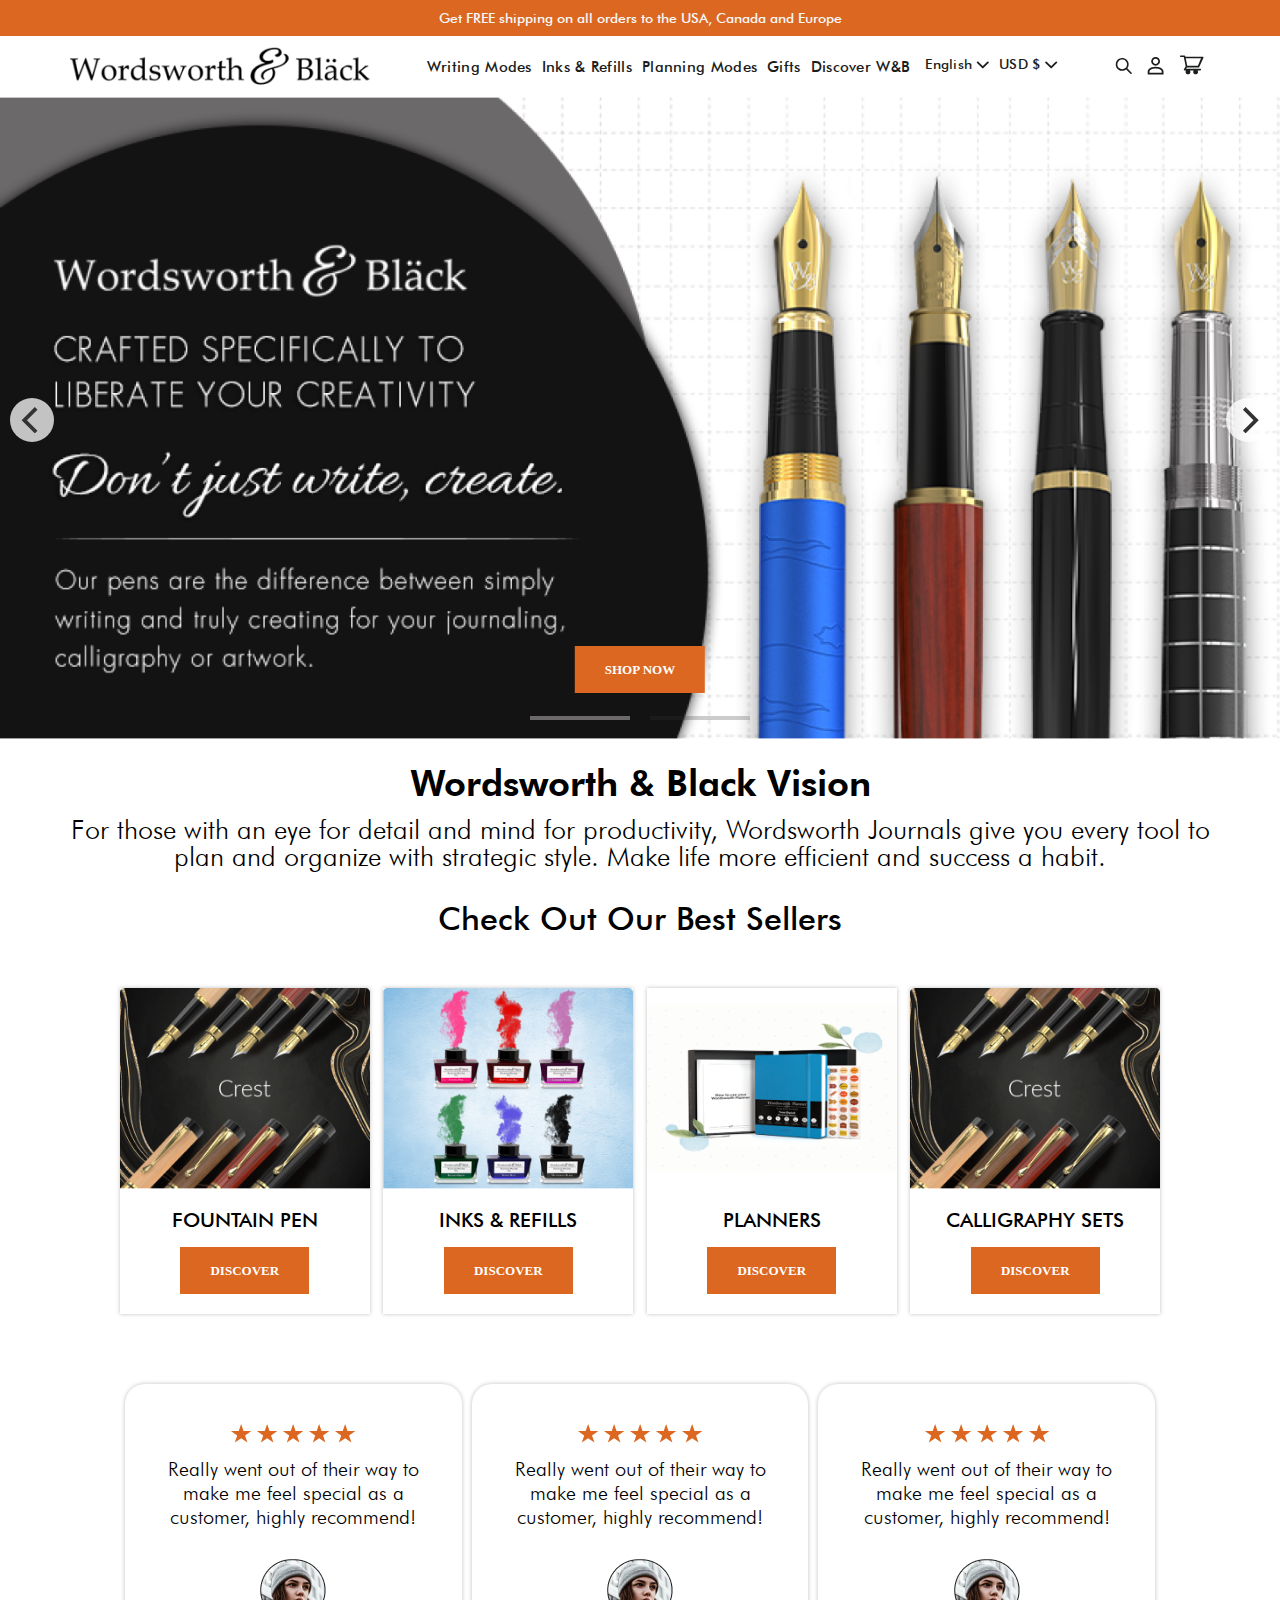
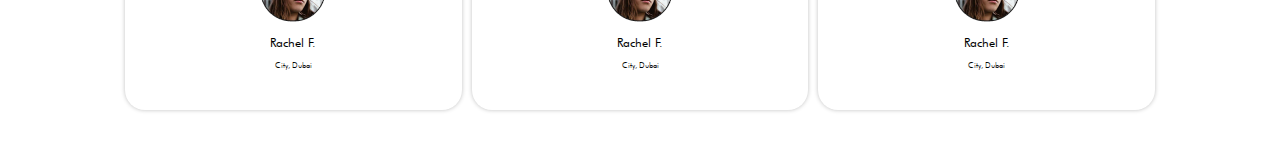
==== index.html @ d43577a8 "Testinomials Section is adfded" ====
<!DOCTYPE html>
<html lang="en">

<head>
  <meta charset="utf-8">
  <meta name="viewport" content="width=device-width, initial-scale=1">
  <title>Shopify Store</title>
  <!-- CSS -->
  <link rel="stylesheet" href="assets/flickity/flickity.css">
  <link rel="stylesheet" href="style.css">
  <link rel="stylesheet" href="responsive.css">

  <script src="jquery/jquery.js"></script>
</head>

<body>
  <!-- Announment Bar  -->
  <div class="announcement-bar">
    <p>Get FREE shipping on all orders to the USA, Canada and Europe</p>
  </div>

  <!-- Header  -->
  <div class="header">
    <div class="menu-icon">
      <img id="bars" src="assets/menu-icon.svg" alt="menu">
    </div>
    <div class="logo">
      <img src="assets/Logo.png" alt="Logo">
    </div>

    <nav>
      <ul>
        <li><a href="#">Writing Modes</a></li>
        <li><a href="#"> Inks & Refills</a></li>
        <li><a href="#">Planning Modes</a></li>
        <li><a href="#">Gifts</a></li>
        <li><a href="#">Discover W&B</a></li>
      </ul>
      <div class="languages">
        <div>
          <a href="#">
            <span>English</span>
            <svg width="13" height="8" viewBox="0 0 13 8" fill="none" xmlns="http://www.w3.org/2000/svg">

              <path d="M1.6842 1.35535L6.79113 6.46227L11.8981 1.35535" stroke="#1C1D1D" stroke-width="1.8158"
                stroke-linecap="round" stroke-linejoin="round" />

            </svg>
          </a>
        </div>
        <div>
          <a href="#">
            <span>USD $</span>
            <svg width="13" height="8" viewBox="0 0 13 8" fill="none" xmlns="http://www.w3.org/2000/svg">

              <path d="M1.0726 1.35535L6.17953 6.46227L11.2865 1.35535" stroke="#1C1D1D" stroke-width="1.8158"
                stroke-linecap="round" stroke-linejoin="round" />
          </a>
          </svg>
          </a>
        </div>


      </div>
    </nav>
    <div class="icons">
      <a href="#">
        <svg width="17" height="18" viewBox="0 0 17 18" fill="none" xmlns="http://www.w3.org/2000/svg">

          <path fill-rule="evenodd" clip-rule="evenodd"
            d="M12.3052 11.3333L16.6395 15.6636C16.7918 15.8159 16.8774 16.0224 16.8773 16.2377C16.8772 16.4531 16.7915 16.6595 16.6391 16.8117C16.4866 16.9639 16.2799 17.0494 16.0644 17.0493C15.8489 17.0492 15.6422 16.9636 15.4898 16.8113L11.1556 12.4811C9.85993 13.4837 8.23061 13.9555 6.5991 13.8006C4.9676 13.6456 3.45645 12.8755 2.37309 11.6469C1.28973 10.4183 0.715533 8.82357 0.767303 7.18704C0.819074 5.55051 1.49293 3.99515 2.65178 2.83737C3.81063 1.67959 5.36743 1.00636 7.00547 0.954633C8.64352 0.90291 10.2398 1.47658 11.4695 2.55894C12.6992 3.6413 13.47 5.15104 13.6251 6.78104C13.7802 8.41104 13.308 10.0389 12.3044 11.3333H12.3052ZM7.20966 12.2195C8.49165 12.2195 9.72113 11.7107 10.6276 10.805C11.5341 9.89938 12.0434 8.67104 12.0434 7.39023C12.0434 6.10943 11.5341 4.88109 10.6276 3.97543C9.72113 3.06976 8.49165 2.56097 7.20966 2.56097C5.92768 2.56097 4.6982 3.06976 3.7917 3.97543C2.8852 4.88109 2.37593 6.10943 2.37593 7.39023C2.37593 8.67104 2.8852 9.89938 3.7917 10.805C4.6982 11.7107 5.92768 12.2195 7.20966 12.2195Z"
            fill="#1C1D1D" />

        </svg>
      </a>
      <a href="#">
        <svg width="17" height="19" viewBox="0 0 17 19" fill="none" xmlns="http://www.w3.org/2000/svg">
          <path
            d="M8.61193 7.95121C10.106 7.95121 11.3012 6.76584 11.3012 5.31706C11.3012 3.86828 10.106 2.68292 8.61193 2.68292C7.11786 2.68292 5.92261 3.86828 5.92261 5.31706C5.92261 6.76584 7.11786 7.95121 8.61193 7.95121ZM8.61193 9.70731C6.15112 9.70731 4.16489 7.74048 4.16489 5.31706C4.16489 2.89365 6.15112 0.926819 8.61193 0.926819C11.0727 0.926819 13.059 2.89365 13.059 5.31706C13.059 7.74048 11.0727 9.70731 8.61193 9.70731ZM2.4599 16.7317H14.764V15.5639C14.764 14.0273 12.7338 12.438 8.61193 12.438C4.49007 12.438 2.4599 14.0273 2.4599 15.5639V16.7317ZM8.61193 10.6819C14.4651 10.6819 16.5217 13.6058 16.5217 15.5639V18.4878H0.702179V15.5639C0.702179 13.6058 2.75871 10.6819 8.61193 10.6819Z"
            fill="#1C1D1D" />
        </svg>
      </a>
      <a href="#">
        <svg width="25" height="20" viewBox="0 0 25 20" fill="none" xmlns="http://www.w3.org/2000/svg">
          <path fill-rule="evenodd" clip-rule="evenodd"
            d="M7.22258 13.8655H21.1925C21.4119 13.8656 21.6224 13.9524 21.7779 14.1069C21.9335 14.2615 22.0216 14.4713 22.023 14.6905C22.023 15.1475 21.65 15.5178 21.1949 15.5178H18.5369C18.8466 15.9326 19.0202 16.4412 19.0202 16.9639C19.0202 18.2905 17.9411 19.3686 16.6133 19.3686C15.2855 19.3686 14.2064 18.2905 14.2064 16.9639C14.2059 16.4422 14.3756 15.9346 14.6896 15.5178H10.9104C11.22 15.9326 11.3936 16.4412 11.3936 16.9639C11.3936 18.2905 10.3145 19.3686 8.98671 19.3686C7.65892 19.3686 6.5798 18.2905 6.5798 16.9639C6.57934 16.4422 6.74898 15.9346 7.06305 15.5178H5.58982C5.27547 15.5178 4.99161 15.342 4.85085 15.0631C4.78085 14.9271 4.75034 14.7742 4.76278 14.6218C4.77522 14.4694 4.83011 14.3235 4.92123 14.2006L6.67598 11.3389L5.313 4.74592L4.75936 2.11624H1.80585C1.58623 2.11624 1.37559 2.02907 1.22029 1.87391C1.06499 1.71875 0.977745 1.50832 0.977745 1.28889C0.977745 1.06947 1.06499 0.859028 1.22029 0.703871C1.37559 0.548714 1.58623 0.461548 1.80585 0.461548H5.4303C5.81972 0.461548 6.16222 0.73811 6.24198 1.1178L6.36866 1.71311L23.6587 1.76233C23.7777 1.76303 23.8952 1.78959 24.003 1.84018C24.1107 1.89077 24.2062 1.96417 24.2827 2.0553C24.4375 2.24045 24.5009 2.4842 24.4586 2.72092L20.3808 11.7467C20.3104 12.1358 19.9726 12.417 19.5785 12.417L7.92401 12.4381L7.22258 13.8655ZM22.0243 3.34436H6.71351L8.28762 10.8092L18.8982 10.7905L22.0243 3.34436Z"
            fill="#1C1D1D" />
        </svg>
      </a>
    </div>
  </div>
  <!-- Hero Section  -->
  <div class="hero">
    <div class="main-carousel">
      <div class="carousel-cell">
        <img src="assets/hero.png" alt="slide 1">
      </div>
      <div class="carousel-cell">
        <img src="assets/Blog.png" alt="slide 2">
      </div>
    </div>
    <div class="btn">
      <button class="button">Shop now</button>
    </div>
  </div>

  <!-- W & B Section  -->
  <div class="w-b">
    <h1>Wordsworth & Black Vision</h1>
    <p>For those with an eye for detail and mind for productivity, Wordsworth Journals give you every tool to plan and
      organize with strategic style. Make life more efficient and success a habit.</p>
  </div>

  <!-- Collection Section  -->
  <div class="collections">
    <h2>Check Out Our Best Sellers</h2>
    <div class="cards">
      <div class="card">
        <img src="assets/Rectangle 1.png" alt="card 1">
        <h5>Fountain pen</h5>
        <button>discover</button>
      </div>
      <div class="card">
        <img src="assets/Rectangle 2.png" alt="card 2">
        <h5>Inks & refills</h5>
        <button>discover</button>
      </div>
      <div class="card">
        <img src="assets/Rectangle 3.png" alt="card 3">
        <h5>Planners</h5>
        <button>discover</button>
      </div>
      <div class="card">
        <img src="assets/Rectangle 1.png" alt="card 4">
        <h5>Calligraphy Sets</h5>
        <button>discover</button>
      </div>
    </div>
  </div>

  <!-- Testinomials  -->
  <div class="testinomials">
    <div class="t-cards">
      <div class="t-card">
        <svg width="22" height="19" viewBox="0 0 22 19" fill="none" xmlns="http://www.w3.org/2000/svg">
          <path
            d="M11.1294 0L13.5437 7.06439H21.3563L15.0357 11.4304L17.45 18.4948L11.1294 14.1288L4.80893 18.4948L7.22315 11.4304L0.902637 7.06439H8.71522L11.1294 0Z"
            fill="#DB6720" />
        </svg>
        <svg width="22" height="19" viewBox="0 0 22 19" fill="none" xmlns="http://www.w3.org/2000/svg">
          <path
            d="M11.1294 0L13.5437 7.06439H21.3563L15.0357 11.4304L17.45 18.4948L11.1294 14.1288L4.80893 18.4948L7.22315 11.4304L0.902637 7.06439H8.71522L11.1294 0Z"
            fill="#DB6720" />
        </svg>
        <svg width="22" height="19" viewBox="0 0 22 19" fill="none" xmlns="http://www.w3.org/2000/svg">
          <path
            d="M11.1294 0L13.5437 7.06439H21.3563L15.0357 11.4304L17.45 18.4948L11.1294 14.1288L4.80893 18.4948L7.22315 11.4304L0.902637 7.06439H8.71522L11.1294 0Z"
            fill="#DB6720" />
        </svg>
        <svg width="22" height="19" viewBox="0 0 22 19" fill="none" xmlns="http://www.w3.org/2000/svg">
          <path
            d="M11.1294 0L13.5437 7.06439H21.3563L15.0357 11.4304L17.45 18.4948L11.1294 14.1288L4.80893 18.4948L7.22315 11.4304L0.902637 7.06439H8.71522L11.1294 0Z"
            fill="#DB6720" />
        </svg>
        <svg width="22" height="19" viewBox="0 0 22 19" fill="none" xmlns="http://www.w3.org/2000/svg">
          <path
            d="M11.1294 0L13.5437 7.06439H21.3563L15.0357 11.4304L17.45 18.4948L11.1294 14.1288L4.80893 18.4948L7.22315 11.4304L0.902637 7.06439H8.71522L11.1294 0Z"
            fill="#DB6720" />
        </svg>
        <p class="para">Really went out of their way to make me feel special as a customer, highly recommend!</p>
        <img src="assets/image31.png" alt="">
        <p class="name">Rachel F.</p>
        <p class="city">City, Dubai</p>
      </div>
      <div class="t-card">
        <svg width="22" height="19" viewBox="0 0 22 19" fill="none" xmlns="http://www.w3.org/2000/svg">
          <path
            d="M11.1294 0L13.5437 7.06439H21.3563L15.0357 11.4304L17.45 18.4948L11.1294 14.1288L4.80893 18.4948L7.22315 11.4304L0.902637 7.06439H8.71522L11.1294 0Z"
            fill="#DB6720" />
        </svg>
        <svg width="22" height="19" viewBox="0 0 22 19" fill="none" xmlns="http://www.w3.org/2000/svg">
          <path
            d="M11.1294 0L13.5437 7.06439H21.3563L15.0357 11.4304L17.45 18.4948L11.1294 14.1288L4.80893 18.4948L7.22315 11.4304L0.902637 7.06439H8.71522L11.1294 0Z"
            fill="#DB6720" />
        </svg>
        <svg width="22" height="19" viewBox="0 0 22 19" fill="none" xmlns="http://www.w3.org/2000/svg">
          <path
            d="M11.1294 0L13.5437 7.06439H21.3563L15.0357 11.4304L17.45 18.4948L11.1294 14.1288L4.80893 18.4948L7.22315 11.4304L0.902637 7.06439H8.71522L11.1294 0Z"
            fill="#DB6720" />
        </svg>
        <svg width="22" height="19" viewBox="0 0 22 19" fill="none" xmlns="http://www.w3.org/2000/svg">
          <path
            d="M11.1294 0L13.5437 7.06439H21.3563L15.0357 11.4304L17.45 18.4948L11.1294 14.1288L4.80893 18.4948L7.22315 11.4304L0.902637 7.06439H8.71522L11.1294 0Z"
            fill="#DB6720" />
        </svg>
        <svg width="22" height="19" viewBox="0 0 22 19" fill="none" xmlns="http://www.w3.org/2000/svg">
          <path
            d="M11.1294 0L13.5437 7.06439H21.3563L15.0357 11.4304L17.45 18.4948L11.1294 14.1288L4.80893 18.4948L7.22315 11.4304L0.902637 7.06439H8.71522L11.1294 0Z"
            fill="#DB6720" />
        </svg>
        <p class="para">Really went out of their way to make me feel special as a customer, highly recommend!</p>
        <img src="assets/image31.png" alt="">
        <p class="name">Rachel F.</p>
        <p class="city">City, Dubai</p>
      </div>
      <div class="t-card">
        <svg width="22" height="19" viewBox="0 0 22 19" fill="none" xmlns="http://www.w3.org/2000/svg">
          <path
            d="M11.1294 0L13.5437 7.06439H21.3563L15.0357 11.4304L17.45 18.4948L11.1294 14.1288L4.80893 18.4948L7.22315 11.4304L0.902637 7.06439H8.71522L11.1294 0Z"
            fill="#DB6720" />
        </svg>
        <svg width="22" height="19" viewBox="0 0 22 19" fill="none" xmlns="http://www.w3.org/2000/svg">
          <path
            d="M11.1294 0L13.5437 7.06439H21.3563L15.0357 11.4304L17.45 18.4948L11.1294 14.1288L4.80893 18.4948L7.22315 11.4304L0.902637 7.06439H8.71522L11.1294 0Z"
            fill="#DB6720" />
        </svg>
        <svg width="22" height="19" viewBox="0 0 22 19" fill="none" xmlns="http://www.w3.org/2000/svg">
          <path
            d="M11.1294 0L13.5437 7.06439H21.3563L15.0357 11.4304L17.45 18.4948L11.1294 14.1288L4.80893 18.4948L7.22315 11.4304L0.902637 7.06439H8.71522L11.1294 0Z"
            fill="#DB6720" />
        </svg>
        <svg width="22" height="19" viewBox="0 0 22 19" fill="none" xmlns="http://www.w3.org/2000/svg">
          <path
            d="M11.1294 0L13.5437 7.06439H21.3563L15.0357 11.4304L17.45 18.4948L11.1294 14.1288L4.80893 18.4948L7.22315 11.4304L0.902637 7.06439H8.71522L11.1294 0Z"
            fill="#DB6720" />
        </svg>
        <svg width="22" height="19" viewBox="0 0 22 19" fill="none" xmlns="http://www.w3.org/2000/svg">
          <path
            d="M11.1294 0L13.5437 7.06439H21.3563L15.0357 11.4304L17.45 18.4948L11.1294 14.1288L4.80893 18.4948L7.22315 11.4304L0.902637 7.06439H8.71522L11.1294 0Z"
            fill="#DB6720" />
        </svg>
        <p class="para">Really went out of their way to make me feel special as a customer, highly recommend!</p>
        <img src="assets/image31.png" alt="">
        <p class="name">Rachel F.</p>
        <p class="city">City, Dubai</p>
      </div>
    </div>
    
  </div>

  <!-- Javascript Link  -->
  <script src="main.js"></script>
  <!-- JavaScript Flickity -->
  <script src="assets/flickity/flickity-javascript.js"></script>
  <script>
    $(document).ready(function () {
      $('.hero .main-carousel').flickity({
        // options
        cellAlign: 'left',
        wrapAround: true,
        contain: true
      });
    })
  </script>
</body>

</html>
---- style.css ----
/* This sheet will be applicale below 450px  */

@font-face {
  font-family: "Futura Md BT";
  src: url(assets/fonts/futura_medium_bt.ttf);
}

@font-face {
  font-family: "Futura Hv BT";
  src: url(assets/fonts/Futura_Heavy_font.ttf);
}

@font-face {
  font-family: "Futura Lt BT";
  src: url(assets/fonts/futura_light_bt.ttf);
}

@font-face {
  font-family: "Futura Bk BT";
  src: url(assets/fonts/Futura_Book_font.ttf);
}

* {
  margin: 0;
  padding: 0;
  box-sizing: border-box;
}

.announcement-bar {
  background: var(--button, #DB6720);
}

.announcement-bar p {
  color: var(--Headings-And-Text, #F7F7F7);
  text-align: center;
  font-family: "Futura Md BT";
  font-size: 12px;
  font-style: normal;
  font-weight: 400;
  line-height: normal;
  display: flex;
  justify-content: center;
  padding: 10px 0px;
}

/* header  */
.header {
  display: flex;
  justify-content: space-between;
  align-items: center;
}

.header .logo {
  width: 200px;
  height: auto;
}

.header .logo img {
  width: 100%;
}

.header .menu-icon {
  width: 20px;
  margin-left: 10px;
  margin-top: 10px;
}

.header .menu-icon #bars {
  width: 100%;
}

nav {
  display: none;
}

nav ul {
  display: flex;
  flex-direction: column;
  /* position: absolute;
  top: 20px;
  left: 0;   */
  list-style-type: none;
}

nav ul li {
  margin: 10px;
}

nav ul a {
  text-decoration: none;
  font-family: "Futura Md BT";
  font-size: 15px;
  font-weight: 400;
  line-height: 18px;
  letter-spacing: 0.02em;
  text-align: left;
  color: #1C1D1D;
}

nav .languages a {
  text-decoration: none;

}

nav .languages {
  margin-bottom: 15px;
  padding-top: 0;
}

nav .languages div span {
  font-family: "Futura Md BT";
  font-size: 14px;
  font-weight: 400;
  line-height: 16px;
  letter-spacing: 0.02em;
  text-align: left;
  color: #1C1D1D;
}

nav .languages div {
  margin-top: 10px;
}

.header .icons a {
  text-decoration: none;
}

.header .icons svg {
  margin-inline: 0.35rem;
}

.showData {
  display: flex;
  flex-direction: column;
  align-items: center;
  position: absolute;
  top: 100px;
  background: #c7c6c5;
  width: 100%;
  height: auto;
  /* border: 2px solid red; */
  z-index: 1;
}

/* Hero Section  */
.hero {
  position: relative;
}

.hero .carousel-cell {
  width: 100%;
}

.hero .carousel-cell img {
  width: 100%;
  height: auto;
}

.flickity-page-dots {
  bottom: 10px;
}

/* dots are lines */
.flickity-page-dots .dot {
  height: 4px;
  width: 60px;
  margin: 5px;
  border-radius: 0;
}

/* fill-in selected dot */
.flickity-page-dots .dot.is-selected {
  background: #6C696B;
}

.hero .btn {
  position: absolute;
  left: 50%;
  bottom: 30px;
  transform: translateX(-50%);
}

.hero .btn button {
  font-family: Poppins;
  font-size: 13px;
  font-weight: 700;
  line-height: 27px;
  letter-spacing: 0em;
  text-align: center;
  background: #DB6720;
  border: none;
  color: #FFFEFD;
  text-transform: uppercase;
  padding: 5px 10px;
}

/*  W & B Section   */
.w-b {
  margin: 10px 20px;
}

.w-b h1 {
  font-family: "Futura Hv BT";
  font-size: 20px;
  font-weight: 400;
  line-height: 27px;
  letter-spacing: 0em;
  margin: 5px 0;
  text-align: center;
}

.w-b p {
  font-family: "Futura Lt BT";
  font-size: 18px;
  font-weight: 400;
  line-height: 27px;
  letter-spacing: 0em;
  text-align: justify;

}

/* Collection Section */
.collections {
  text-align: center;
  margin-left: 15px;
  margin-right: 15px;
}

.collections h2 {
  font-family: "Futura Md BT";
  font-size: 22px;
  font-weight: 400;
  line-height: 38px;
  letter-spacing: 0em;
  text-align: center;
  margin-bottom: 25px;
  margin-top: 15px;
}

.collections .cards {
  display: flex;
  flex-direction: column;
}

.collections .cards .card {
  width: 100%;
  box-shadow: 0px 0px 4px 0px #00000040;
  margin-top: 15px;
}

.collections .cards .card img {
  width: 100%;
}

.collections .cards .card h5 {
  margin-top: 15px;
  margin-bottom: 15px;
  font-family: "Futura Md BT";
  font-size: 20px;
  font-weight: 400;
  line-height: 24px;
  letter-spacing: 0em;
  text-align: center;
  text-transform: uppercase;
}

.collections .cards .card button {
  font-family: Poppins;
  font-size: 13px;
  font-weight: 700;
  line-height: 27px;
  letter-spacing: 0em;
  text-align: center;
  text-transform: uppercase;
  padding: 10px 30px;
  border: none;
  background-color: #DB6720;
  color: white;
  margin-bottom: 20px;
}

/* Testinomials  */
.testinomials {
  margin: 50px 40px;
  text-align: center;
}

.testinomials .t-cards {
  display: flex;
  flex-direction: column;
  width: 100%;

}

.testinomials .t-cards .t-card {
  padding-top: 40px;
  padding-bottom: 40px;
  margin-top: 20px;
  box-shadow: 0px 0px 4px 0px hsla(0, 0%, 0%, 0.25);
  border-radius: 20px;
}
.testinomials .t-cards .t-card:hover{
  box-shadow: 0px 4px 16px 0px hsla(0, 0%, 0%, 0.5);
  background: hsla(0, 0%, 97%, 1);
  transform: scale(1.1);
}

.testinomials .t-cards .t-card .para {
  font-family: "Futura Lt BT";
  font-size: 20px;
  font-weight: 400;
  line-height: 24px;
  letter-spacing: 0em;
  text-align: center;
  margin-top: 40px;
}

.testinomials .t-cards .t-card img {
  margin-top: 30px;
}

.testinomials .t-cards .t-card .name {
  margin-top: 10px;
  font-family: "Futura Bk BT";
  font-size: 12px;
  font-weight: 400;
  line-height: 14px;
  letter-spacing: 0em;
  text-align: center;
}

.testinomials .t-cards .t-card .city {
  margin-top: 10px;
  font-family: "Futura Lt BT";
  font-size: 8px;
  font-weight: 400;
  line-height: 10px;
  letter-spacing: 0em;
  text-align: center;

}
---- responsive.css ----
@media only screen and (min-width: 540px) {

  /* Logo  */
  .header .logo {
    width: 300px;
  }

  /* dots are lines */
  .flickity-page-dots .dot {
    width: 70px;
    margin: 7px;
  }

  /* hero button  */
  .hero .btn button {
    font-weight: 600;
    padding: 5px 10px;
  }

  .hero .btn {
    bottom: 40px;
  }

  /*  W & B Section   */
  /* Testinomials  */
  .testinomials .t-cards .t-card .para {
    margin-left: 20px;
    margin-right: 20px;
    margin-top: 10px;
  }

}


@media only screen and ((min-width:750px)) {

  .announcement-bar p {
    font-size: 14px;
  }

  /* Mobile Icon  */
  .header .menu-icon {
    width: 25px;
  }

  /* dots are lines */
  .flickity-page-dots .dot {
    width: 100px;
    margin: 10px;
  }

  /* hero button  */
  .hero .btn button {
    font-weight: 700;
    padding: 10px 30px;
  }

  .hero .btn {
    bottom: 50px;
  }

  /*  W & B Section   */
  .w-b {
    margin: 10px 70px;
  }

  .w-b h1 {
    font-size: 36px;
    margin: 26px 0 20px 0;
  }

  .w-b p {
    font-size: 27px;
    text-align: center;
  }

  /* Collections  */
  .collections {
    margin-left: 70px;
    margin-right: 70px;
  }
  .collections h2 {
    font-size: 32px;
    margin-bottom: 40px;
    margin-top: 30px;
  }
  .collections .cards {
    flex-direction: row;
    flex-wrap: wrap;
    justify-content: space-between;
    align-items: center;
  }
  .collections .cards .card{
    width: 49%;
    margin-top: 10px;
  }
  /* Testinomials  */
.testinomials {
  margin: 50px 20px;
}

.testinomials .t-cards {
  flex-direction: row;
  width: 100%;
}
.testinomials .t-cards .t-card{
  margin-inline: 5px;
}
}


@media only screen and (min-width:990px) {

  .showData {
    top: 120px;
  }
  /* Testinomials  */
.testinomials {
  margin: 50px 100px;
}
}


@media only screen and (min-width:1200px) {
  .announcement-bar p {
    font-size: 14px;
  }

  /* Header  */
  .header {
    margin: 0 70px 0 70px;
  }

  .header .menu-icon {
    display: none;
  }

  nav {
    display: flex;
    flex-direction: row;
    justify-content: center;
    align-items: center;
  }

  nav ul {
    flex-direction: row;
  }

  nav ul li {
    margin-inline: 5px;
  }

  nav .languages {
    display: flex;
  }

  nav .languages div {
    margin-left: 10px;
  }
  
  /* Collections  */
  .collections {
    margin-left: 120px;
    margin-right: 120px;
  }


  .collections .cards .card{
    width: 24%;
    margin-top: 10px;
  }
  /* Testinomials  */
.testinomials {
  margin: 50px 120px;
}
}


@media only screen and (min-width:1400px) {
  nav ul li {
    margin-inline: 25px;
  }
  /*  W & B Section   */
  .w-b {
    margin: 10px 120px;
  }
}
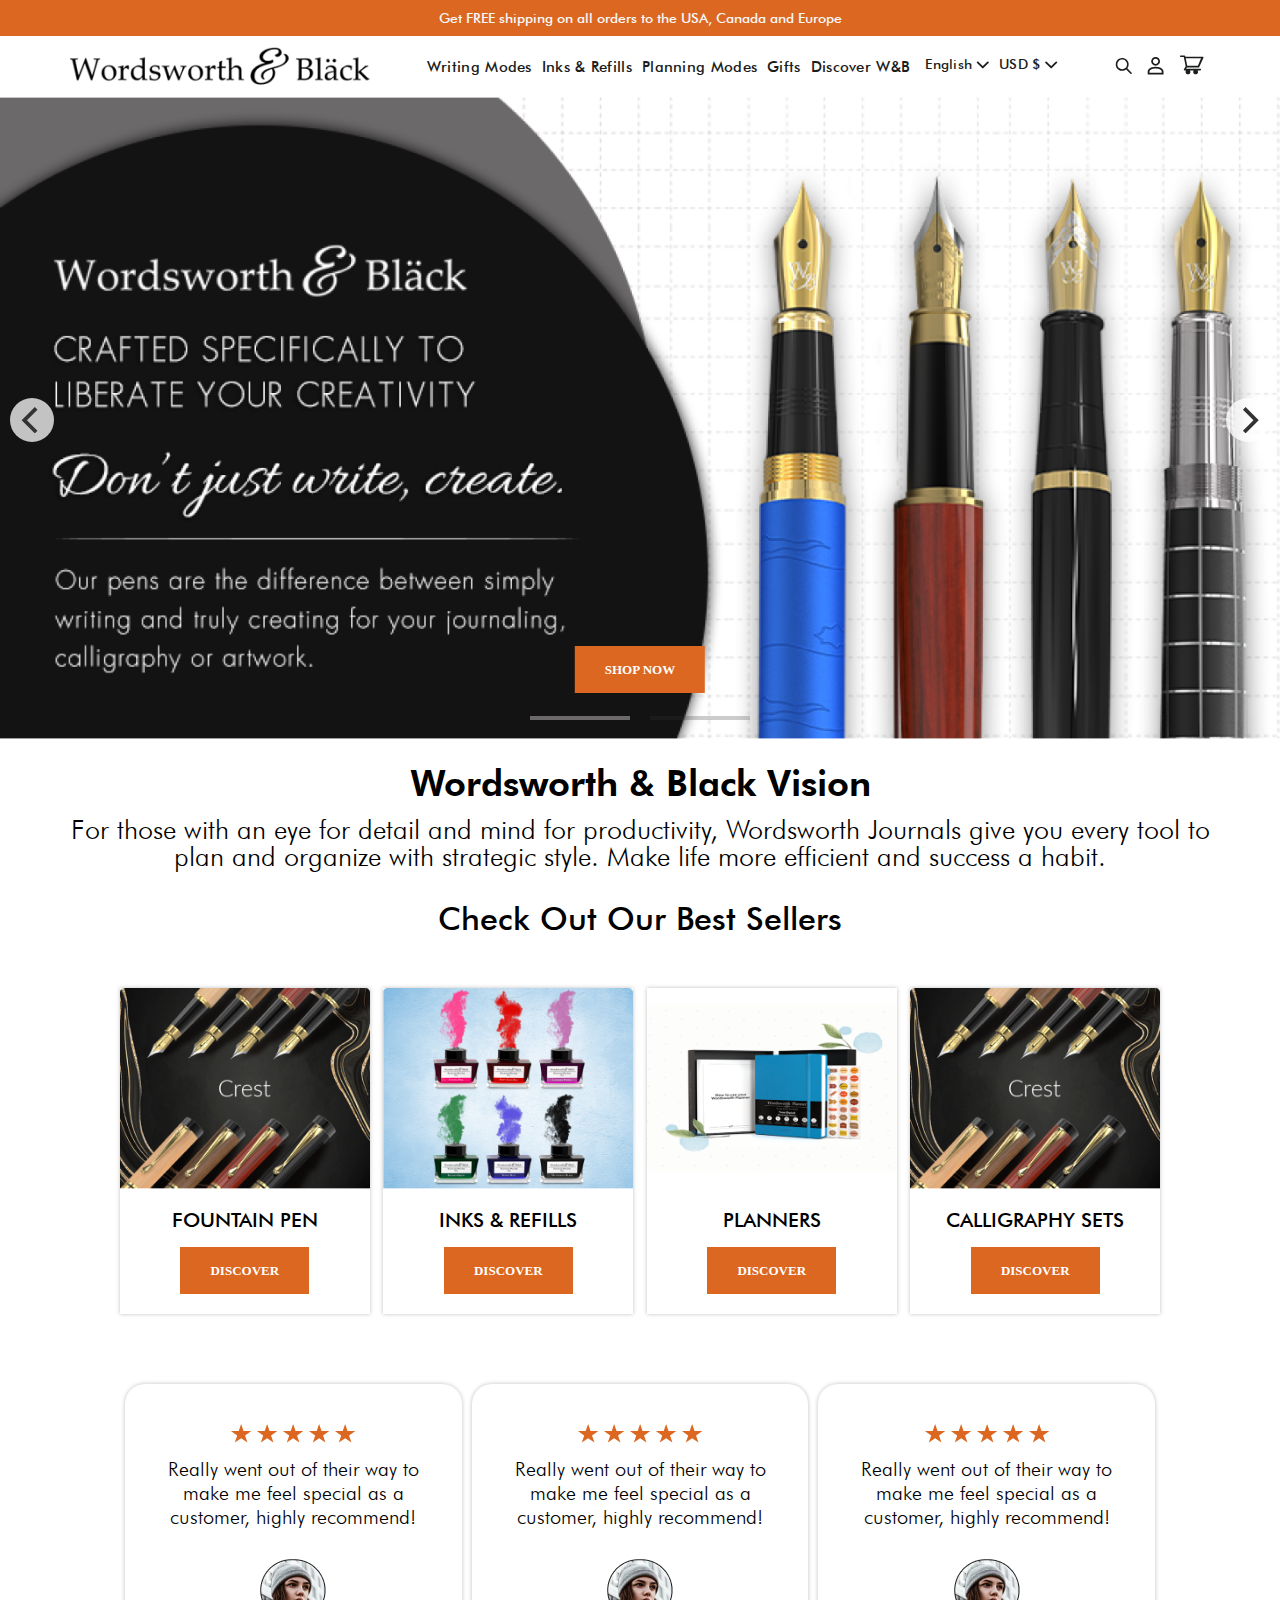
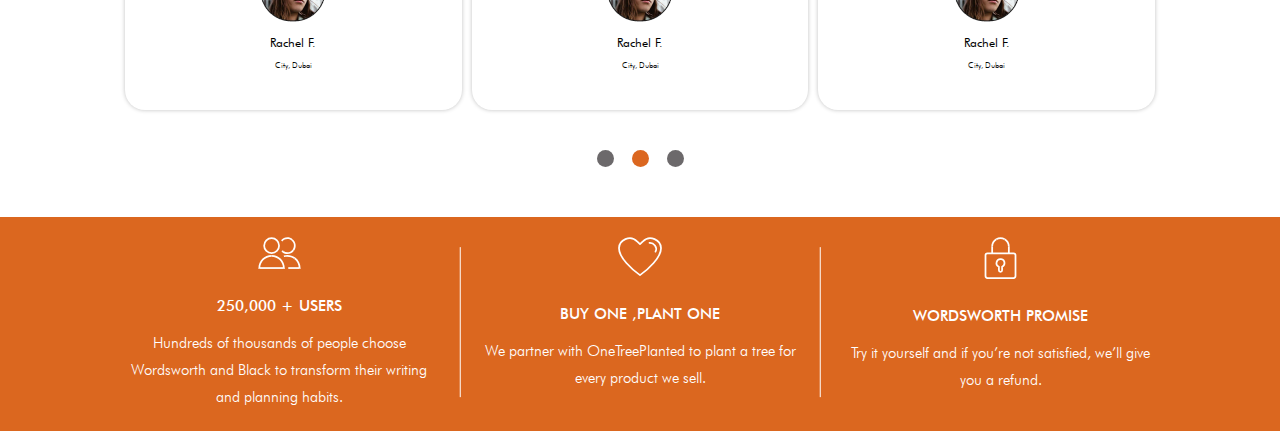
==== commit 81cbfd46: "Text Banner with Icon is added" ====
--- a/index.html
+++ b/index.html
@@ -235,7 +235,114 @@
         <p class="city">City, Dubai</p>
       </div>
     </div>
-    
+    <span class="dots">
+      <svg width="87" height="17" viewBox="0 0 87 17" fill="none" xmlns="http://www.w3.org/2000/svg">
+        <circle cx="8.5" cy="8.5" r="8.5" fill="#6C696B"/>
+        <circle cx="43.5" cy="8.5" r="8.5" fill="#DB6720"/>
+        <circle cx="78.5" cy="8.5" r="8.5" fill="#6C696B"/>
+        </svg>
+        
+    </span>
+  </div>
+
+  <!-- Text Banner with Icons  -->
+  <div class="text-banner">
+    <div class="banner-cards">
+      <div class="banner-card">
+        <svg width="43" height="32" viewBox="0 0 43 32" fill="none" xmlns="http://www.w3.org/2000/svg">
+          <path fill-rule="evenodd" clip-rule="evenodd"
+            d="M13.6088 16.1447C17.7247 16.1447 21.0613 12.8081 21.0613 8.69224C21.0613 4.57635 17.7247 1.23975 13.6088 1.23975C9.49286 1.23975 6.15625 4.57635 6.15625 8.69224C6.15625 12.8081 9.49286 16.1447 13.6088 16.1447Z"
+            stroke="#FFFEFD" stroke-width="1.75" stroke-linecap="round" stroke-linejoin="round" />
+          <path d="M1.33399 31.0498H0.458984V31.9248H1.33399V31.0498Z" fill="#FFFEFD" />
+          <path d="M25.8838 31.0498V31.9248H26.7588V31.0498H25.8838Z" fill="#FFFEFD" />
+          <path
+            d="M2.20899 31.0498C2.20899 24.7539 7.31282 19.6501 13.6087 19.6501V17.9001C6.34632 17.9001 0.458984 23.7874 0.458984 31.0498H2.20899Z"
+            fill="#FFFEFD" />
+          <path
+            d="M13.6084 19.6501C19.9043 19.6501 25.0082 24.7539 25.0082 31.0498H26.7582C26.7582 23.7874 20.8708 17.9001 13.6084 17.9001V19.6501Z"
+            fill="#FFFEFD" />
+          <path d="M25.8835 30.1748H1.33398V31.9248H25.8835V30.1748Z" fill="#FFFEFD" />
+          <path d="M25.0066 14.7227L24.4884 15.4277L24.4923 15.4305L25.0066 14.7227Z" fill="#FFFEFD" />
+          <path
+            d="M24.3755 4.4367C26.6853 1.71887 30.7406 1.33796 33.5161 3.57814L34.6153 2.21637C31.1011 -0.619992 25.9665 -0.137712 23.042 3.30341L24.3755 4.4367Z"
+            fill="#FFFEFD" />
+          <path
+            d="M33.5166 3.57808C36.2921 5.81826 36.7757 9.86263 34.6066 12.694L35.9958 13.7583C38.7422 10.1734 38.1299 5.05266 34.6158 2.21631L33.5166 3.57808Z"
+            fill="#FFFEFD" />
+          <path
+            d="M34.6064 12.6941C32.4373 15.5255 28.4064 16.1115 25.521 14.0148L24.4923 15.4305C28.1456 18.0852 33.2492 17.3433 35.9956 13.7584L34.6064 12.6941Z"
+            fill="#FFFEFD" />
+          <path
+            d="M25.5248 14.0176C25.2494 13.8153 24.9897 13.5924 24.7479 13.3511L23.5117 14.5898C23.8157 14.8932 24.1422 15.1733 24.4883 15.4277L25.5248 14.0176Z"
+            fill="#FFFEFD" />
+          <path d="M41.665 31.0499V31.9249H42.5406L42.54 31.0493L41.665 31.0499Z" fill="#FFFEFD" />
+          <path
+            d="M26.1332 20.1225C29.5837 19.0973 33.3156 19.7607 36.2013 21.9122L37.2473 20.5093C33.9189 18.0277 29.6145 17.2626 25.6348 18.4449L26.1332 20.1225Z"
+            fill="#FFFEFD" />
+          <path
+            d="M36.2012 21.9122C39.087 24.0637 40.7881 27.451 40.7907 31.0505L42.5407 31.0493C42.5378 26.8976 40.5757 22.9908 37.2472 20.5093L36.2012 21.9122Z"
+            fill="#FFFEFD" />
+          <path d="M41.6656 30.1748H30.2676V31.9248H41.6656V30.1748Z" fill="#FFFEFD" />
+        </svg>
+        <p class="numbers">
+          250,000 + USERS
+        </p>
+        <p class="b-text">
+          Hundreds of thousands of people choose Wordsworth and Black to transform their writing and planning habits.
+        </p>
+      </div>
+      <div class="line">
+        <svg width="2" height="151" viewBox="0 0 2 151" fill="none" xmlns="http://www.w3.org/2000/svg">
+          <line x1="1.25" y1="150.147" x2="1.25" y2="0.146973" stroke="#FFFEFD" />
+        </svg>
+      </div>
+      <div class="banner-card">
+        <svg width="44" height="40" viewBox="0 0 44 40" fill="none" xmlns="http://www.w3.org/2000/svg">
+          <path fill-rule="evenodd" clip-rule="evenodd" d="M24.9222 4.31744L22 7.03236L19.0778 4.30966C11.8687 -2.93272 1.22405 3.54147 1.00455 10.92C0.718256 20.5311 13.9988 32.5616 22 38.147C30.0012 32.5616 43.2817 20.5292 42.9954 10.92C42.7759 3.54147 32.1313 -2.93272 24.9222 4.31744Z" stroke="#FFFEFD" stroke-width="1.75" stroke-linecap="round" stroke-linejoin="round"/>
+          <path d="M37.5 14.6469C39.8907 10.264 35.6134 5.56347 31.5 5.85922" stroke="#FFFEFD" stroke-width="1.75" stroke-linecap="round" stroke-linejoin="round"/>
+          </svg>
+                  
+        <p class="numbers">
+          BUY ONE ,PLANT ONE
+        </p>
+        <p class="b-text">
+          We partner with OneTreePlanted to plant a tree for every product we sell.
+        </p>
+      </div>
+      <div class="line">
+        <svg width="2" height="151" viewBox="0 0 2 151" fill="none" xmlns="http://www.w3.org/2000/svg">
+          <line x1="1.25" y1="150.147" x2="1.25" y2="0.146973" stroke="#FFFEFD" />
+        </svg>
+      </div>
+      <div class="banner-card">
+        <svg width="33" height="42" viewBox="0 0 33 42" fill="none" xmlns="http://www.w3.org/2000/svg">
+          <path fill-rule="evenodd" clip-rule="evenodd"
+            d="M1.5 18.3686C1.5 17.2886 2.37555 16.413 3.45559 16.413H29.5444C30.6245 16.413 31.5 17.2886 31.5 18.3686V39.1208C31.5 40.2008 30.6245 41.0763 29.5444 41.0763H3.45559C2.37555 41.0763 1.5 40.2008 1.5 39.1208V18.3686Z"
+            stroke="#FFFEFD" stroke-width="1.75" stroke-linecap="round" stroke-linejoin="round" />
+          <path fill-rule="evenodd" clip-rule="evenodd"
+            d="M20.5 26.0966C20.5018 24.0985 19.0288 22.4056 17.0497 22.1311C15.0705 21.8567 13.1924 23.085 12.6505 25.0082C12.1086 26.9314 13.0691 28.9595 14.9004 29.7587V33.296C14.9004 34.1796 15.6167 34.8959 16.5003 34.8959C17.3839 34.8959 18.1002 34.1796 18.1002 33.296V29.7587C19.5566 29.1231 20.4985 27.6856 20.5 26.0966Z"
+            stroke="#FFFEFD" stroke-width="1.75" stroke-linecap="round" stroke-linejoin="round" />
+          <path
+            d="M25.7087 9.42616C25.7087 6.13637 23.9536 3.09645 21.1045 1.45154L20.2295 2.96709C22.5371 4.29939 23.9587 6.76159 23.9587 9.42616H25.7087Z"
+            fill="#FFFEFD" />
+          <path
+            d="M21.1038 1.45158C18.2547 -0.193331 14.7445 -0.193331 11.8955 1.45158L12.7705 2.96713C15.0781 1.63482 17.9212 1.63482 20.2288 2.96713L21.1038 1.45158Z"
+            fill="#FFFEFD" />
+          <path
+            d="M11.8962 1.45154C9.0471 3.09645 7.29199 6.13637 7.29199 9.42616H9.042C9.042 6.76159 10.4635 4.29939 12.7712 2.96709L11.8962 1.45154Z"
+            fill="#FFFEFD" />
+          <path d="M7.29199 9.42615V16.6717H9.042V9.42615H7.29199Z" fill="#FFFEFD" />
+          <path d="M23.958 9.42615V16.6717H25.708V9.42615H23.958Z" fill="#FFFEFD" />
+        </svg>
+
+        <p class="numbers">
+          WORDSWORTH PROMISE
+        </p>
+        <p class="b-text">
+          Try it yourself and if you’re not satisfied, we’ll give you a refund.
+        </p>
+      </div>
+    </div>
   </div>
 
   <!-- Javascript Link  -->
--- a/style.css
+++ b/style.css
@@ -299,10 +299,11 @@
   box-shadow: 0px 0px 4px 0px hsla(0, 0%, 0%, 0.25);
   border-radius: 20px;
 }
-.testinomials .t-cards .t-card:hover{
+
+.testinomials .t-cards .t-card:hover {
   box-shadow: 0px 4px 16px 0px hsla(0, 0%, 0%, 0.5);
   background: hsla(0, 0%, 97%, 1);
-  transform: scale(1.1);
+  /* transform: scale(1.1); */
 }
 
 .testinomials .t-cards .t-card .para {
@@ -337,5 +338,50 @@
   line-height: 10px;
   letter-spacing: 0em;
   text-align: center;
+}
+.testinomials .dots{
+  display: none;
+}
+
+/* text banner  */
+.text-banner {
+  width: 100%;
+  color: white;
+  background: hsla(23, 75%, 49%, 1);
+}
+
+.text-banner .banner-cards {
+  width: 100%;
+  display: flex;
+  flex-direction: column;
+  text-align: center;
+}
+.text-banner .banner-cards .line{
+  display: none;
+}
+
+.text-banner .banner-cards .banner-card {
+  margin: 20px;
+}
+
+.text-banner .banner-cards .banner-card .numbers {
+  margin-top: 20px;
+  font-family: "Futura Md BT";
+  font-size: 15px;
+  font-weight: 400;
+  line-height: 27px;
+  letter-spacing: 0em;
+  text-align: center;
+
+}
+
+.text-banner .banner-cards .banner-card .b-text {
+  margin-top: 10px;
+  font-family: "Futura Lt BT";
+  font-size: 15px;
+  font-weight: 400;
+  line-height: 27px;
+  letter-spacing: 0em;
+  text-align: center;
 
 }--- a/responsive.css
+++ b/responsive.css
@@ -106,6 +106,53 @@
 .testinomials .t-cards .t-card{
   margin-inline: 5px;
 }
+.testinomials .dots{
+  display: flex;
+  margin-top: 40px;
+  justify-content: center;
+}
+/* text banner  */
+.text-banner {
+  width: 100%;
+  color: white;
+  background: hsla(23, 75%, 49%, 1);
+}
+
+.text-banner .banner-cards {
+  padding-left: 10px;
+  padding-right: 10px;
+  flex-direction: row;
+}
+.text-banner .banner-cards .line{
+  display: flex;
+  margin-top: 50px;
+}
+.text-banner .banner-cards .banner-card {
+  margin: 20px;
+  width: 33%;
+}
+
+.text-banner .banner-cards .banner-card .numbers {
+  margin-top: 20px;
+  font-family: "Futura Md BT";
+  font-size: 15px;
+  font-weight: 400;
+  line-height: 27px;
+  letter-spacing: 0em;
+  text-align: center;
+
+}
+
+.text-banner .banner-cards .banner-card .b-text {
+  margin-top: 10px;
+  font-family: "Futura Lt BT";
+  font-size: 15px;
+  font-weight: 400;
+  line-height: 27px;
+  letter-spacing: 0em;
+  text-align: center;
+
+}
 }
 
 
@@ -117,6 +164,11 @@
   /* Testinomials  */
 .testinomials {
   margin: 50px 100px;
+}
+/* Banner-text  */
+.text-banner .banner-cards{
+  padding-left: 100px;
+  padding-right: 100px;
 }
 }
 
@@ -173,6 +225,11 @@
 .testinomials {
   margin: 50px 120px;
 }
+/* Text-banner  */
+.text-banner .banner-cards .line{
+
+  margin-top: 30px;
+}
 }
 
 
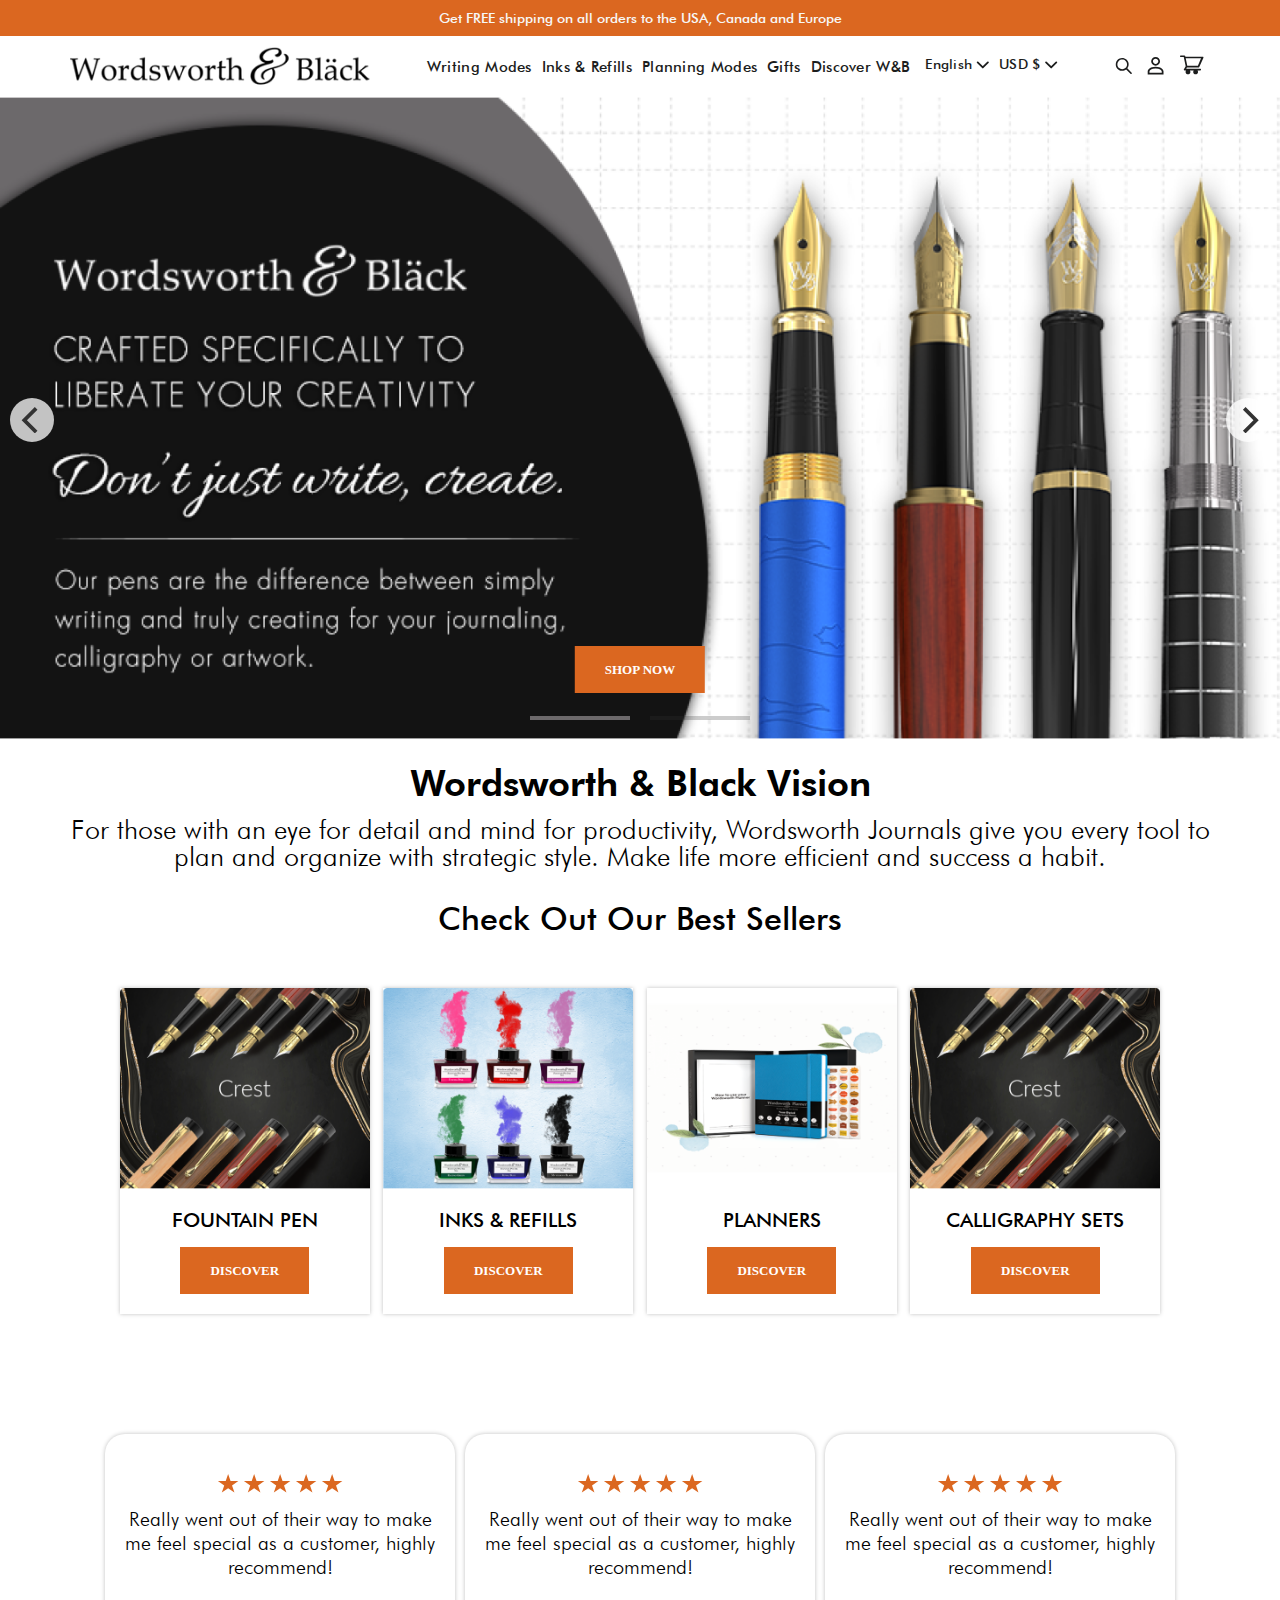
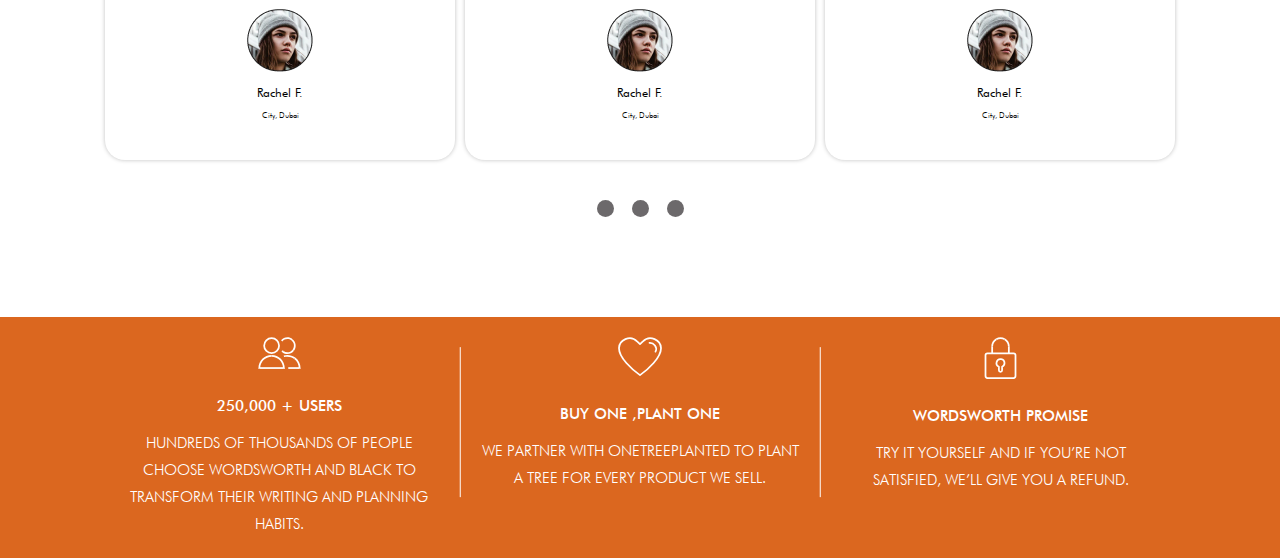
==== commit 81d08884: "Text Banner is updated" ====
--- a/index.html
+++ b/index.html
@@ -141,7 +141,7 @@
   <!-- Testinomials  -->
   <div class="testinomials">
     <div class="t-cards">
-      <div class="t-card">
+      <div class="t-card c-1">
         <svg width="22" height="19" viewBox="0 0 22 19" fill="none" xmlns="http://www.w3.org/2000/svg">
           <path
             d="M11.1294 0L13.5437 7.06439H21.3563L15.0357 11.4304L17.45 18.4948L11.1294 14.1288L4.80893 18.4948L7.22315 11.4304L0.902637 7.06439H8.71522L11.1294 0Z"
@@ -172,7 +172,7 @@
         <p class="name">Rachel F.</p>
         <p class="city">City, Dubai</p>
       </div>
-      <div class="t-card">
+      <div class="t-card c-2">
         <svg width="22" height="19" viewBox="0 0 22 19" fill="none" xmlns="http://www.w3.org/2000/svg">
           <path
             d="M11.1294 0L13.5437 7.06439H21.3563L15.0357 11.4304L17.45 18.4948L11.1294 14.1288L4.80893 18.4948L7.22315 11.4304L0.902637 7.06439H8.71522L11.1294 0Z"
@@ -203,7 +203,7 @@
         <p class="name">Rachel F.</p>
         <p class="city">City, Dubai</p>
       </div>
-      <div class="t-card">
+      <div class="t-card c-3">
         <svg width="22" height="19" viewBox="0 0 22 19" fill="none" xmlns="http://www.w3.org/2000/svg">
           <path
             d="M11.1294 0L13.5437 7.06439H21.3563L15.0357 11.4304L17.45 18.4948L11.1294 14.1288L4.80893 18.4948L7.22315 11.4304L0.902637 7.06439H8.71522L11.1294 0Z"
@@ -237,11 +237,11 @@
     </div>
     <span class="dots">
       <svg width="87" height="17" viewBox="0 0 87 17" fill="none" xmlns="http://www.w3.org/2000/svg">
-        <circle cx="8.5" cy="8.5" r="8.5" fill="#6C696B"/>
-        <circle cx="43.5" cy="8.5" r="8.5" fill="#DB6720"/>
-        <circle cx="78.5" cy="8.5" r="8.5" fill="#6C696B"/>
-        </svg>
-        
+        <circle class="dot-1" cx="8.5" cy="8.5" r="8.5" fill="#6C696B" />
+        <circle class="dot-2" cx="43.5" cy="8.5" r="8.5" fill="#6C696B" />
+        <circle class="dot-3" cx="78.5" cy="8.5" r="8.5" fill="#6C696B" />
+      </svg>
+
     </span>
   </div>
 
@@ -298,10 +298,13 @@
       </div>
       <div class="banner-card">
         <svg width="44" height="40" viewBox="0 0 44 40" fill="none" xmlns="http://www.w3.org/2000/svg">
-          <path fill-rule="evenodd" clip-rule="evenodd" d="M24.9222 4.31744L22 7.03236L19.0778 4.30966C11.8687 -2.93272 1.22405 3.54147 1.00455 10.92C0.718256 20.5311 13.9988 32.5616 22 38.147C30.0012 32.5616 43.2817 20.5292 42.9954 10.92C42.7759 3.54147 32.1313 -2.93272 24.9222 4.31744Z" stroke="#FFFEFD" stroke-width="1.75" stroke-linecap="round" stroke-linejoin="round"/>
-          <path d="M37.5 14.6469C39.8907 10.264 35.6134 5.56347 31.5 5.85922" stroke="#FFFEFD" stroke-width="1.75" stroke-linecap="round" stroke-linejoin="round"/>
-          </svg>
-                  
+          <path fill-rule="evenodd" clip-rule="evenodd"
+            d="M24.9222 4.31744L22 7.03236L19.0778 4.30966C11.8687 -2.93272 1.22405 3.54147 1.00455 10.92C0.718256 20.5311 13.9988 32.5616 22 38.147C30.0012 32.5616 43.2817 20.5292 42.9954 10.92C42.7759 3.54147 32.1313 -2.93272 24.9222 4.31744Z"
+            stroke="#FFFEFD" stroke-width="1.75" stroke-linecap="round" stroke-linejoin="round" />
+          <path d="M37.5 14.6469C39.8907 10.264 35.6134 5.56347 31.5 5.85922" stroke="#FFFEFD" stroke-width="1.75"
+            stroke-linecap="round" stroke-linejoin="round" />
+        </svg>
+
         <p class="numbers">
           BUY ONE ,PLANT ONE
         </p>
@@ -358,6 +361,48 @@
         contain: true
       });
     })
+
+    // Text Banner Dots 
+
+    // Mouse Enter Card 1 
+     $('.c-1').hover(()=>{      
+      $('.dot-1').attr('fill','#DB6720');
+      $('.dot-2').attr('fill','#6C696B');
+      $('.dot-3').attr('fill','#6C696B');
+     })
+     // Mouse leave Card 1
+     $('.c-1').mouseleave(()=>{      
+      $('.dot-1').attr('fill','#6C696B');
+      $('.dot-2').attr('fill','#6C696B');
+      $('.dot-3').attr('fill','#6C696B');
+     })
+
+
+     // Mouse Enter Card 2
+     $('.c-2').hover(()=>{      
+      $('.dot-1').attr('fill','#6C696B');
+      $('.dot-2').attr('fill','#DB6720');
+      $('.dot-3').attr('fill','#6C696B');
+     })
+      // Mouse leave Card 2
+     $('.c-2').mouseleave(()=>{      
+      $('.dot-1').attr('fill','#6C696B');
+      $('.dot-2').attr('fill','#6C696B');
+      $('.dot-3').attr('fill','#6C696B');
+     })
+
+     // Mouse Enter Card 3
+     $('.c-3').hover(()=>{      
+      $('.dot-1').attr('fill','#6C696B');
+      $('.dot-2').attr('fill','#6C696B');
+      $('.dot-3').attr('fill','#DB6720');
+     })
+      // Mouse leave Card 3
+     $('.c-3').mouseleave(()=>{      
+      $('.dot-1').attr('fill','#6C696B');
+      $('.dot-2').attr('fill','#6C696B');
+      $('.dot-3').attr('fill','#6C696B');
+     })
   </script>
 </body>
 
--- a/style.css
+++ b/style.css
@@ -303,7 +303,7 @@
 .testinomials .t-cards .t-card:hover {
   box-shadow: 0px 4px 16px 0px hsla(0, 0%, 0%, 0.5);
   background: hsla(0, 0%, 97%, 1);
-  /* transform: scale(1.1); */
+  transform: scale(1.2);
 }
 
 .testinomials .t-cards .t-card .para {
@@ -383,5 +383,5 @@
   line-height: 27px;
   letter-spacing: 0em;
   text-align: center;
-
-}+  text-transform: uppercase;
+}
--- a/responsive.css
+++ b/responsive.css
@@ -79,80 +79,89 @@
     margin-left: 70px;
     margin-right: 70px;
   }
+
   .collections h2 {
     font-size: 32px;
     margin-bottom: 40px;
     margin-top: 30px;
   }
+
   .collections .cards {
     flex-direction: row;
     flex-wrap: wrap;
     justify-content: space-between;
     align-items: center;
   }
-  .collections .cards .card{
+
+  .collections .cards .card {
     width: 49%;
     margin-top: 10px;
   }
-  /* Testinomials  */
-.testinomials {
-  margin: 50px 20px;
-}
-
-.testinomials .t-cards {
-  flex-direction: row;
-  width: 100%;
-}
-.testinomials .t-cards .t-card{
-  margin-inline: 5px;
-}
-.testinomials .dots{
-  display: flex;
-  margin-top: 40px;
-  justify-content: center;
-}
-/* text banner  */
-.text-banner {
-  width: 100%;
-  color: white;
-  background: hsla(23, 75%, 49%, 1);
-}
-
-.text-banner .banner-cards {
-  padding-left: 10px;
-  padding-right: 10px;
-  flex-direction: row;
-}
-.text-banner .banner-cards .line{
-  display: flex;
-  margin-top: 50px;
-}
-.text-banner .banner-cards .banner-card {
-  margin: 20px;
-  width: 33%;
-}
-
-.text-banner .banner-cards .banner-card .numbers {
-  margin-top: 20px;
-  font-family: "Futura Md BT";
-  font-size: 15px;
-  font-weight: 400;
-  line-height: 27px;
-  letter-spacing: 0em;
-  text-align: center;
-
-}
-
-.text-banner .banner-cards .banner-card .b-text {
-  margin-top: 10px;
-  font-family: "Futura Lt BT";
-  font-size: 15px;
-  font-weight: 400;
-  line-height: 27px;
-  letter-spacing: 0em;
-  text-align: center;
-
-}
+
+  /* Testinomials  */
+  .testinomials {
+    margin: 50px 20px;
+  }
+
+  .testinomials .t-cards {
+    flex-direction: row;
+    width: 100%;
+  }
+
+  .testinomials .t-cards .t-card {
+    margin-inline: 5px;
+  }
+
+  .testinomials .dots {
+    display: flex;
+    margin-top: 40px;
+    justify-content: center;
+  }
+
+  /* text banner  */
+  .text-banner {
+    width: 100%;
+    color: white;
+    background: hsla(23, 75%, 49%, 1);
+  }
+
+  .text-banner .banner-cards {
+    padding-left: 10px;
+    padding-right: 10px;
+    flex-direction: row;
+  }
+
+  .text-banner .banner-cards .line {
+    display: flex;
+    margin-top: 50px;
+  }
+
+  .text-banner .banner-cards .banner-card {
+    margin: 20px;
+    width: 33%;
+  }
+
+  .text-banner .banner-cards .banner-card .numbers {
+    margin-top: 20px;
+    font-family: "Futura Md BT";
+    font-size: 15px;
+    font-weight: 400;
+    line-height: 27px;
+    letter-spacing: 0em;
+    text-align: center;
+
+  }
+
+  .text-banner .banner-cards .banner-card .b-text {
+    margin-top: 10px;
+    font-family: "Futura Lt BT";
+    font-size: 15px;
+    font-weight: 400;
+    line-height: 27px;
+    letter-spacing: 0em;
+    text-align: center;
+
+  }
 }
 
 
@@ -161,15 +170,17 @@
   .showData {
     top: 120px;
   }
-  /* Testinomials  */
-.testinomials {
-  margin: 50px 100px;
-}
-/* Banner-text  */
-.text-banner .banner-cards{
-  padding-left: 100px;
-  padding-right: 100px;
-}
+
+  /* Testinomials  */
+  .testinomials {
+    margin: 50px 100px;
+  }
+
+  /* Banner-text  */
+  .text-banner .banner-cards {
+    padding-left: 100px;
+    padding-right: 100px;
+  }
 }
 
 
@@ -209,7 +220,7 @@
   nav .languages div {
     margin-left: 10px;
   }
-  
+
   /* Collections  */
   .collections {
     margin-left: 120px;
@@ -217,19 +228,28 @@
   }
 
 
-  .collections .cards .card{
+  .collections .cards .card {
     width: 24%;
     margin-top: 10px;
   }
+
+  /* Testinomials  */
+  .testinomials {
+    margin: 50px 120px;
+  }
+
+  /* Text-banner  */
+  .text-banner .banner-cards .line {
+
+    margin-top: 30px;
+  }
+
   /* Testinomials  */
 .testinomials {
-  margin: 50px 120px;
-}
-/* Text-banner  */
-.text-banner .banner-cards .line{
-
-  margin-top: 30px;
-}
+  margin: 100px 100px;
+  /* text-align: center; */
+}
+
 }
 
 
@@ -237,6 +257,7 @@
   nav ul li {
     margin-inline: 25px;
   }
+
   /*  W & B Section   */
   .w-b {
     margin: 10px 120px;
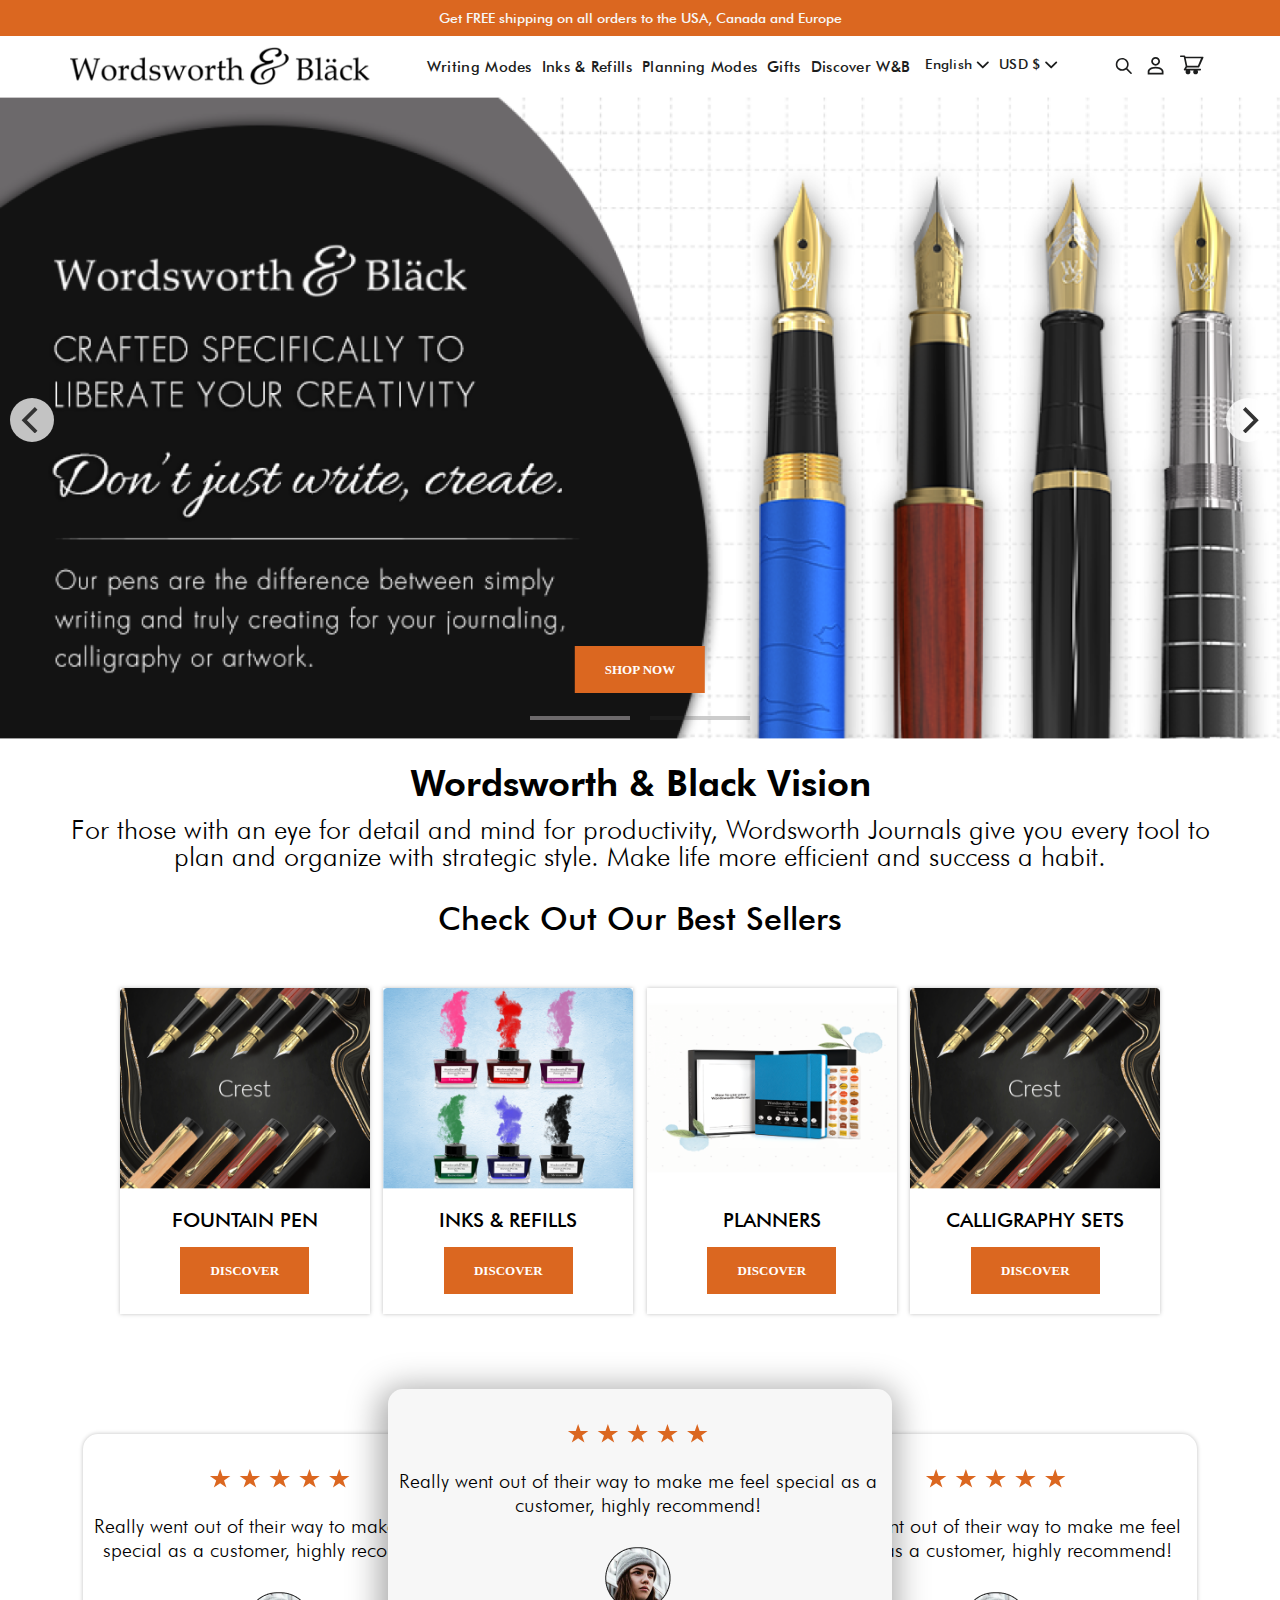
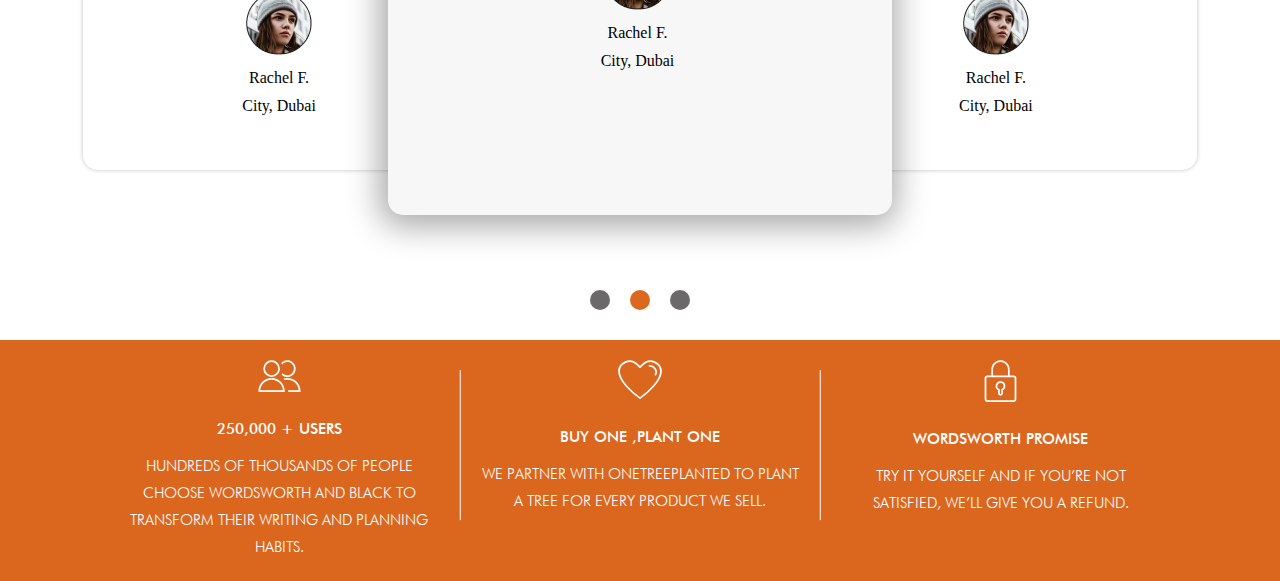
==== commit 8fb41b03: "Slider is added" ====
--- a/index.html
+++ b/index.html
@@ -137,9 +137,103 @@
       </div>
     </div>
   </div>
+  <!-- Testinomials 1 -->
+  <div class="gallary">
+    <div class="gallary-container">
+        <div class="gallary-item gallary-item-1" data-index="1">
+            <div class="card">
+                <svg width="141" height="21" viewBox="0 0 141 21" fill="none" xmlns="http://www.w3.org/2000/svg">
+                    <path
+                        d="M11.1294 0L13.5437 7.06439H21.3563L15.0357 11.4304L17.45 18.4948L11.1294 14.1288L4.80893 18.4948L7.22315 11.4304L0.902637 7.06439H8.71522L11.1294 0Z"
+                        fill="#DB6720" />
+                    <path
+                        d="M40.9069 0L43.3211 7.06439H51.1337L44.8132 11.4304L47.2274 18.4948L40.9069 14.1288L34.5864 18.4948L37.0006 11.4304L30.6801 7.06439H38.4927L40.9069 0Z"
+                        fill="#DB6720" />
+                    <path
+                        d="M70.6855 0L73.0997 7.06439H80.9123L74.5918 11.4304L77.006 18.4948L70.6855 14.1288L64.365 18.4948L66.7792 11.4304L60.4587 7.06439H68.2713L70.6855 0Z"
+                        fill="#DB6720" />
+                    <path
+                        d="M100.463 0L102.877 7.06439H110.69L104.369 11.4304L106.783 18.4948L100.463 14.1288L94.1424 18.4948L96.5566 11.4304L90.2361 7.06439H98.0487L100.463 0Z"
+                        fill="#DB6720" />
+                    <path
+                        d="M130.24 0L132.655 7.06439H140.467L134.147 11.4304L136.561 18.4948L130.24 14.1288L123.92 18.4948L126.334 11.4304L120.014 7.06439H127.826L130.24 0Z"
+                        fill="#DB6720" />
+                </svg>
+                <p class="para">
+                    Really went out of their way to make me feel special as a customer, highly recommend!
+                </p>
+                <img src="assets/image31.png" alt="Profile Image">
+                <p class="name">Rachel F.</p>
+                <p class="city">City, Dubai</p>
+            </div>
+        </div>
+        <div class="gallary-item gallary-item-2" data-index="2">
+            <div class="card">
+                <svg width="141" height="21" viewBox="0 0 141 21" fill="none" xmlns="http://www.w3.org/2000/svg">
+                    <path
+                        d="M11.1294 0L13.5437 7.06439H21.3563L15.0357 11.4304L17.45 18.4948L11.1294 14.1288L4.80893 18.4948L7.22315 11.4304L0.902637 7.06439H8.71522L11.1294 0Z"
+                        fill="#DB6720" />
+                    <path
+                        d="M40.9069 0L43.3211 7.06439H51.1337L44.8132 11.4304L47.2274 18.4948L40.9069 14.1288L34.5864 18.4948L37.0006 11.4304L30.6801 7.06439H38.4927L40.9069 0Z"
+                        fill="#DB6720" />
+                    <path
+                        d="M70.6855 0L73.0997 7.06439H80.9123L74.5918 11.4304L77.006 18.4948L70.6855 14.1288L64.365 18.4948L66.7792 11.4304L60.4587 7.06439H68.2713L70.6855 0Z"
+                        fill="#DB6720" />
+                    <path
+                        d="M100.463 0L102.877 7.06439H110.69L104.369 11.4304L106.783 18.4948L100.463 14.1288L94.1424 18.4948L96.5566 11.4304L90.2361 7.06439H98.0487L100.463 0Z"
+                        fill="#DB6720" />
+                    <path
+                        d="M130.24 0L132.655 7.06439H140.467L134.147 11.4304L136.561 18.4948L130.24 14.1288L123.92 18.4948L126.334 11.4304L120.014 7.06439H127.826L130.24 0Z"
+                        fill="#DB6720" />
+                </svg>
+                <p class="para">
+                    Really went out of their way to make me feel special as a customer, highly recommend!
+                </p>
+                <img src="assets/image31.png" alt="Profile Image">
+                <p class="name">Rachel F.</p>
+                <p class="city">City, Dubai</p>
+            </div>
+        </div>
+        <div class="gallary-item gallary-item-3" data-index="3">
+            <div class="card">
+                <svg width="141" height="21" viewBox="0 0 141 21" fill="none" xmlns="http://www.w3.org/2000/svg">
+                    <path
+                        d="M11.1294 0L13.5437 7.06439H21.3563L15.0357 11.4304L17.45 18.4948L11.1294 14.1288L4.80893 18.4948L7.22315 11.4304L0.902637 7.06439H8.71522L11.1294 0Z"
+                        fill="#DB6720" />
+                    <path
+                        d="M40.9069 0L43.3211 7.06439H51.1337L44.8132 11.4304L47.2274 18.4948L40.9069 14.1288L34.5864 18.4948L37.0006 11.4304L30.6801 7.06439H38.4927L40.9069 0Z"
+                        fill="#DB6720" />
+                    <path
+                        d="M70.6855 0L73.0997 7.06439H80.9123L74.5918 11.4304L77.006 18.4948L70.6855 14.1288L64.365 18.4948L66.7792 11.4304L60.4587 7.06439H68.2713L70.6855 0Z"
+                        fill="#DB6720" />
+                    <path
+                        d="M100.463 0L102.877 7.06439H110.69L104.369 11.4304L106.783 18.4948L100.463 14.1288L94.1424 18.4948L96.5566 11.4304L90.2361 7.06439H98.0487L100.463 0Z"
+                        fill="#DB6720" />
+                    <path
+                        d="M130.24 0L132.655 7.06439H140.467L134.147 11.4304L136.561 18.4948L130.24 14.1288L123.92 18.4948L126.334 11.4304L120.014 7.06439H127.826L130.24 0Z"
+                        fill="#DB6720" />
+                </svg>
+                <p class="para">
+                    Really went out of their way to make me feel special as a customer, highly recommend!
+                </p>
+                <img src="assets/image31.png" alt="Profile Image">
+                <p class="name">Rachel F.</p>
+                <p class="city">City, Dubai</p>
+            </div>
+        </div>
+    </div>
+    <div class="gallary-control">
+        <div class="dots">
+            <div id="dot-1" class="dot"></div>
+            <div id="dot-2" class="dot active"></div>
+            <div id="dot-3" class="dot"></div>
+        </div>
+    </div>
+</div>
+
 
   <!-- Testinomials  -->
-  <div class="testinomials">
+  <!-- <div class="testinomials">
     <div class="t-cards">
       <div class="t-card c-1">
         <svg width="22" height="19" viewBox="0 0 22 19" fill="none" xmlns="http://www.w3.org/2000/svg">
@@ -243,7 +337,7 @@
       </svg>
 
     </span>
-  </div>
+  </div> -->
 
   <!-- Text Banner with Icons  -->
   <div class="text-banner">
--- a/style.css
+++ b/style.css
@@ -280,34 +280,26 @@
 }
 
 /* Testinomials  */
-.testinomials {
-  margin: 50px 40px;
-  text-align: center;
-}
-
-.testinomials .t-cards {
-  display: flex;
-  flex-direction: column;
-  width: 100%;
-
-}
-
-.testinomials .t-cards .t-card {
-  padding-top: 40px;
-  padding-bottom: 40px;
-  margin-top: 20px;
-  box-shadow: 0px 0px 4px 0px hsla(0, 0%, 0%, 0.25);
-  border-radius: 20px;
-}
-
-.testinomials .t-cards .t-card:hover {
-  box-shadow: 0px 4px 16px 0px hsla(0, 0%, 0%, 0.5);
-  background: hsla(0, 0%, 97%, 1);
-  transform: scale(1.2);
-}
-
-.testinomials .t-cards .t-card .para {
-  font-family: "Futura Lt BT";
+
+.gallary-container {
+  display: flex;
+  flex-direction: column;
+  justify-content: center;
+  align-items: center;
+  padding-top: 0;
+  padding-bottom: 0;
+}
+
+.gallary-container .card {
+  text-align: center;
+  box-shadow: 0px 0px 4px 0px #00000040;
+  margin: 15px;
+}
+.gallary-container .card svg{
+  margin-top: 40px;
+}
+.gallary-container .card .para {
+  font-family: Futura Lt BT;
   font-size: 20px;
   font-weight: 400;
   line-height: 24px;
@@ -315,39 +307,23 @@
   text-align: center;
   margin-top: 40px;
 }
-
-.testinomials .t-cards .t-card img {
+.gallary-container .card img{
   margin-top: 30px;
 }
-
-.testinomials .t-cards .t-card .name {
-  margin-top: 10px;
-  font-family: "Futura Bk BT";
-  font-size: 12px;
-  font-weight: 400;
-  line-height: 14px;
-  letter-spacing: 0em;
-  text-align: center;
-}
-
-.testinomials .t-cards .t-card .city {
-  margin-top: 10px;
-  font-family: "Futura Lt BT";
-  font-size: 8px;
-  font-weight: 400;
-  line-height: 10px;
-  letter-spacing: 0em;
-  text-align: center;
-}
-.testinomials .dots{
-  display: none;
-}
+.gallary-container .card .name{
+  margin-top: 10px;
+}
+.gallary-container .card .city{
+  margin-top: 10px;
+}
+
 
 /* text banner  */
 .text-banner {
   width: 100%;
   color: white;
   background: hsla(23, 75%, 49%, 1);
+  margin-top: 30px;
 }
 
 .text-banner .banner-cards {
@@ -356,7 +332,8 @@
   flex-direction: column;
   text-align: center;
 }
-.text-banner .banner-cards .line{
+
+.text-banner .banner-cards .line {
   display: none;
 }
 
@@ -384,4 +361,4 @@
   letter-spacing: 0em;
   text-align: center;
   text-transform: uppercase;
-}
+}--- a/responsive.css
+++ b/responsive.css
@@ -99,23 +99,80 @@
   }
 
   /* Testinomials  */
-  .testinomials {
-    margin: 50px 20px;
-  }
-
-  .testinomials .t-cards {
-    flex-direction: row;
-    width: 100%;
-  }
-
-  .testinomials .t-cards .t-card {
-    margin-inline: 5px;
-  }
-
-  .testinomials .dots {
+  .gallary-container {
+    flex-direction: row;
+    height: 476px;
+    margin: 0 auto;
+    max-width: 100%;
+    position: relative;
+  }
+
+  .gallary-container .gallary-item {
+    width: 298px;
+    height: 336px;
+    opacity: 1;
+    position: absolute;
+    transition: all 0.3s ease-in-out;
+    z-index: 0;
+    border-radius: 15px;
+    background-size: contain;
+  }
+  .gallary-container .gallary-item-1 {
+    background: #FFFFFF;
+    box-shadow: 0px 0px 4px 0px #00000040;
+    left: 22%;
+    opacity: 1;
+    transform: translateX(-50%);
+    z-index: 0;
+  }
+
+  .gallary-container .gallary-item-2 {
+    background: #F7F7F7;
+    left: 50%;
+    transform: translateX(-50%);
+    height: 380px;
+    opacity: 1;
+    width: 300px;
+    z-index: 3;
+    box-shadow: -2px 5px 33px 6px rgba(0, 0, 0, 0.35);
+  }
+
+  .gallary-container .gallary-item-3 {
+    background: #FFFFFF;
+    box-shadow: 0px 0px 4px 0px #00000040;
+    opacity: 1;
+    left: 78%;
+    transform: translateX(-50%);
+    z-index: 0;
+  }
+  .gallary-container .card {
+    margin-top: 15px;
+    margin-left: 10px;
+    box-shadow: none;
+  }
+  .gallary-container .card svg {
+    margin-top: 20px;
+  }
+  .gallary-container .card .para {
+    margin-top: 20px;
+  }
+
+
+  .dots {
     display: flex;
-    margin-top: 40px;
     justify-content: center;
+  }
+
+  .dot {
+    width: 20px;
+    height: 20px;
+    border-radius: 50%;
+    background: #6C696B;
+    margin-inline: 10px;
+  }
+
+  .dot.active {
+    background: #DB6720;
   }
 
   /* text banner  */
@@ -172,9 +229,11 @@
   }
 
   /* Testinomials  */
-  .testinomials {
-    margin: 50px 100px;
-  }
+  .gallary-container .gallary-item-2 {   
+    height: 380px;   
+    width: 350px;    
+  }
+
 
   /* Banner-text  */
   .text-banner .banner-cards {
@@ -234,8 +293,25 @@
   }
 
   /* Testinomials  */
-  .testinomials {
-    margin: 50px 120px;
+  .gallary-container{
+    margin: 50px 0;
+  }
+  .gallary-container .gallary-item-1 {    
+    left: 22%;
+    width: 398px;
+    height: 336px;
+  }
+
+  .gallary-container .gallary-item-2 {   
+    left: 50%;    
+    height: 426px;    
+    width: 504px;    
+  }
+
+  .gallary-container .gallary-item-3 {   
+    left: 78%;
+    width: 398px;
+    height: 336px;   
   }
 
   /* Text-banner  */
@@ -245,10 +321,10 @@
   }
 
   /* Testinomials  */
-.testinomials {
-  margin: 100px 100px;
-  /* text-align: center; */
-}
+  .testinomials {
+    margin: 100px 100px;
+    /* text-align: center; */
+  }
 
 }
 
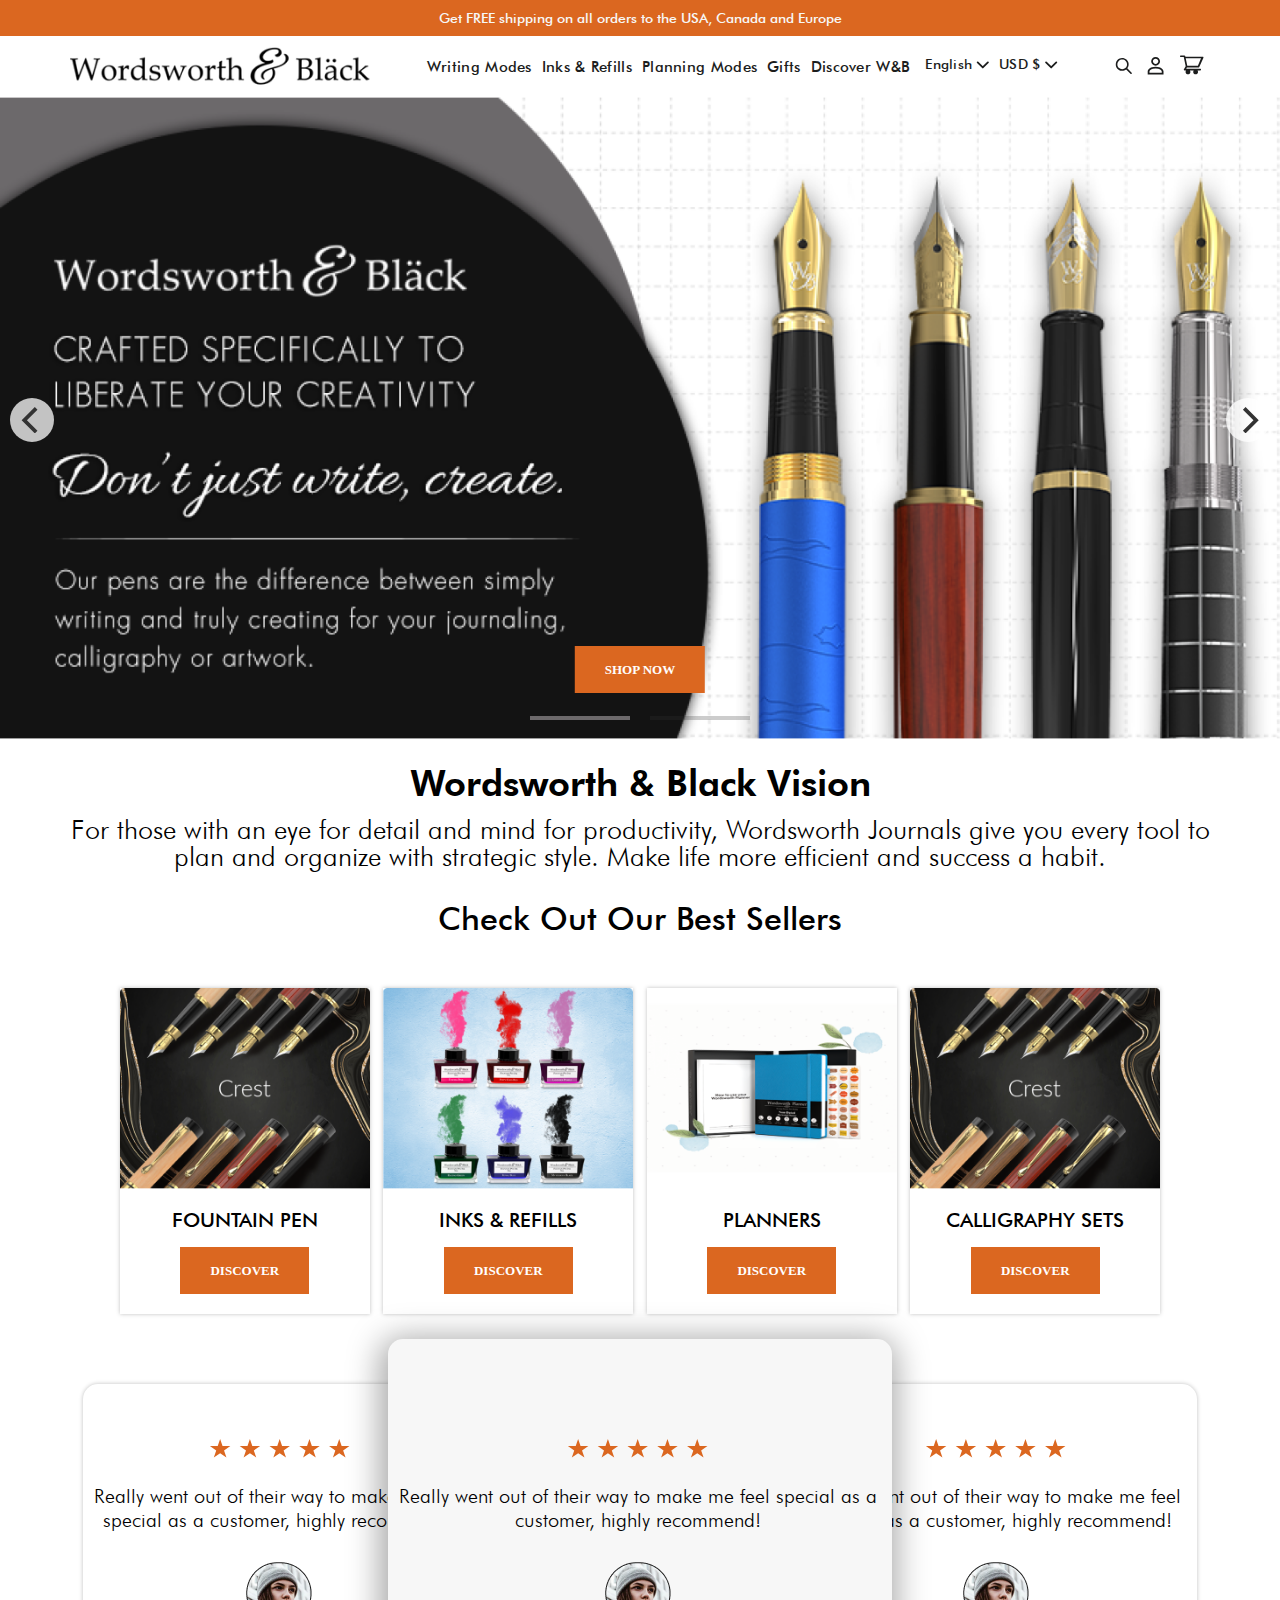
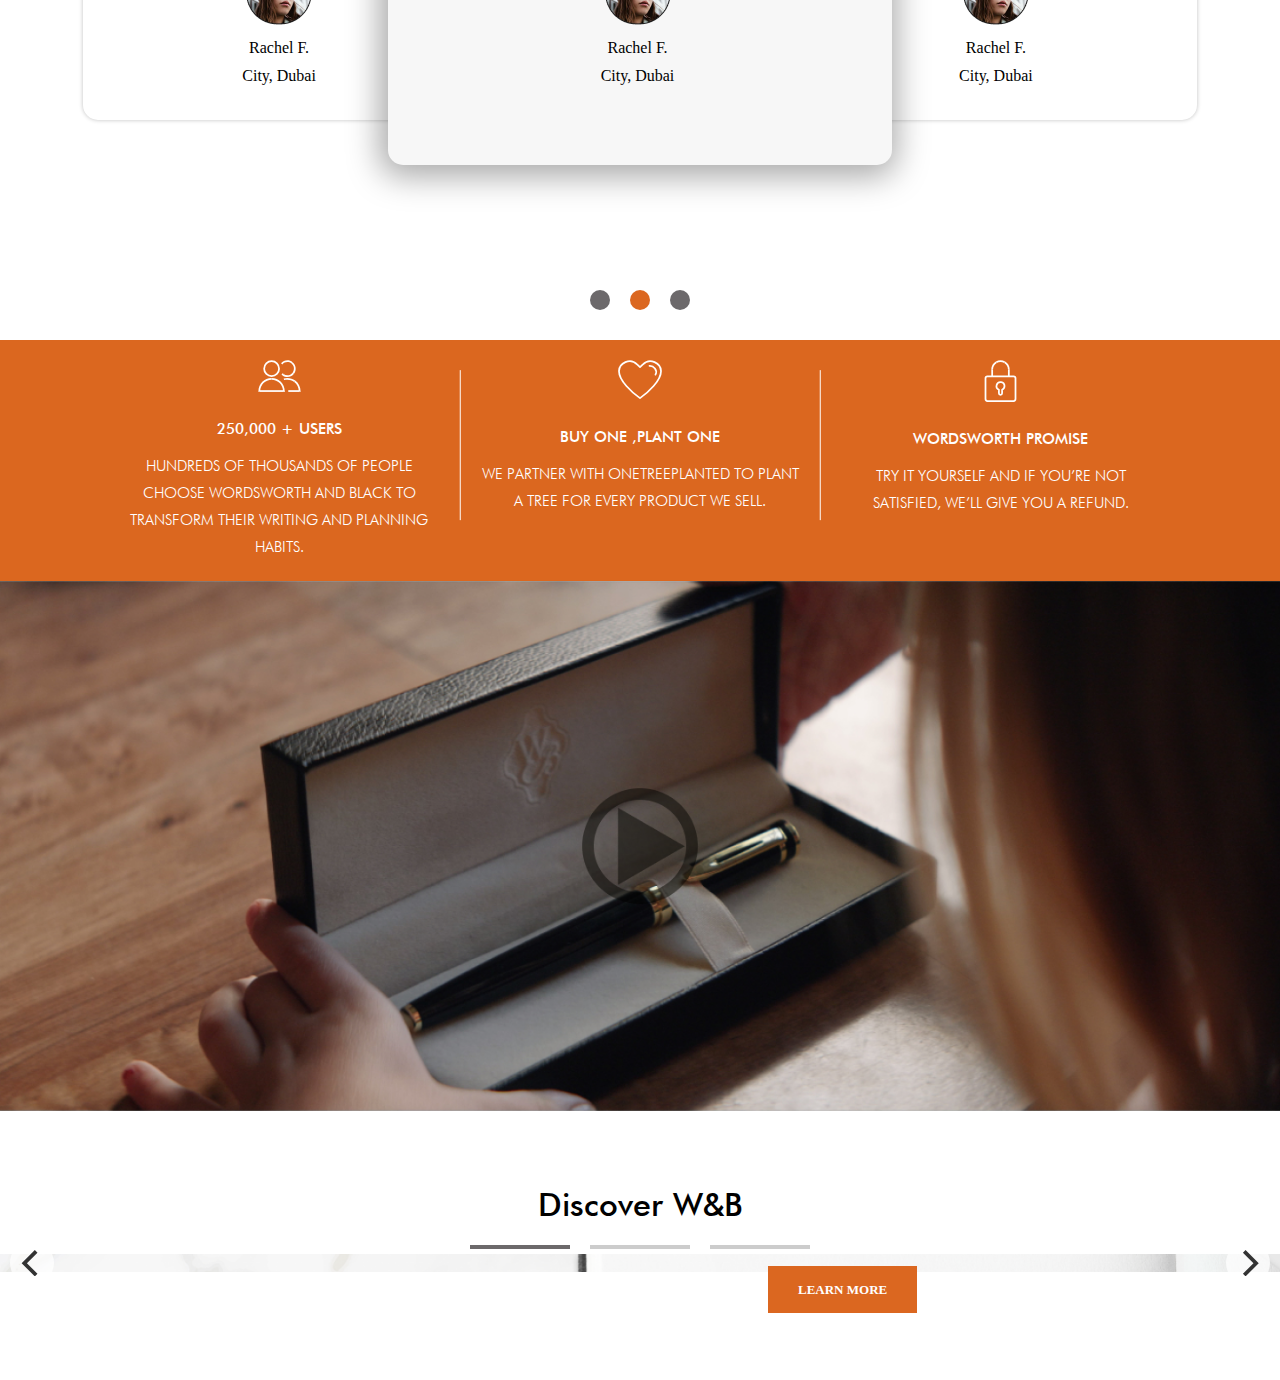
==== commit a99c7cd3: "Upto discover & WB section application is completed" ====
--- a/index.html
+++ b/index.html
@@ -9,6 +9,11 @@
   <link rel="stylesheet" href="assets/flickity/flickity.css">
   <link rel="stylesheet" href="style.css">
   <link rel="stylesheet" href="responsive.css">
+  <!-- Swiper CDN  -->
+  <link
+  rel="stylesheet"
+  href="https://cdn.jsdelivr.net/npm/swiper@11/swiper-bundle.min.css"
+/>
 
   <script src="jquery/jquery.js"></script>
 </head>
@@ -137,7 +142,7 @@
       </div>
     </div>
   </div>
-  <!-- Testinomials 1 -->
+  <!-- Testinomials -->
   <div class="gallary">
     <div class="gallary-container">
         <div class="gallary-item gallary-item-1" data-index="1">
@@ -230,114 +235,7 @@
         </div>
     </div>
 </div>
-
-
-  <!-- Testinomials  -->
-  <!-- <div class="testinomials">
-    <div class="t-cards">
-      <div class="t-card c-1">
-        <svg width="22" height="19" viewBox="0 0 22 19" fill="none" xmlns="http://www.w3.org/2000/svg">
-          <path
-            d="M11.1294 0L13.5437 7.06439H21.3563L15.0357 11.4304L17.45 18.4948L11.1294 14.1288L4.80893 18.4948L7.22315 11.4304L0.902637 7.06439H8.71522L11.1294 0Z"
-            fill="#DB6720" />
-        </svg>
-        <svg width="22" height="19" viewBox="0 0 22 19" fill="none" xmlns="http://www.w3.org/2000/svg">
-          <path
-            d="M11.1294 0L13.5437 7.06439H21.3563L15.0357 11.4304L17.45 18.4948L11.1294 14.1288L4.80893 18.4948L7.22315 11.4304L0.902637 7.06439H8.71522L11.1294 0Z"
-            fill="#DB6720" />
-        </svg>
-        <svg width="22" height="19" viewBox="0 0 22 19" fill="none" xmlns="http://www.w3.org/2000/svg">
-          <path
-            d="M11.1294 0L13.5437 7.06439H21.3563L15.0357 11.4304L17.45 18.4948L11.1294 14.1288L4.80893 18.4948L7.22315 11.4304L0.902637 7.06439H8.71522L11.1294 0Z"
-            fill="#DB6720" />
-        </svg>
-        <svg width="22" height="19" viewBox="0 0 22 19" fill="none" xmlns="http://www.w3.org/2000/svg">
-          <path
-            d="M11.1294 0L13.5437 7.06439H21.3563L15.0357 11.4304L17.45 18.4948L11.1294 14.1288L4.80893 18.4948L7.22315 11.4304L0.902637 7.06439H8.71522L11.1294 0Z"
-            fill="#DB6720" />
-        </svg>
-        <svg width="22" height="19" viewBox="0 0 22 19" fill="none" xmlns="http://www.w3.org/2000/svg">
-          <path
-            d="M11.1294 0L13.5437 7.06439H21.3563L15.0357 11.4304L17.45 18.4948L11.1294 14.1288L4.80893 18.4948L7.22315 11.4304L0.902637 7.06439H8.71522L11.1294 0Z"
-            fill="#DB6720" />
-        </svg>
-        <p class="para">Really went out of their way to make me feel special as a customer, highly recommend!</p>
-        <img src="assets/image31.png" alt="">
-        <p class="name">Rachel F.</p>
-        <p class="city">City, Dubai</p>
-      </div>
-      <div class="t-card c-2">
-        <svg width="22" height="19" viewBox="0 0 22 19" fill="none" xmlns="http://www.w3.org/2000/svg">
-          <path
-            d="M11.1294 0L13.5437 7.06439H21.3563L15.0357 11.4304L17.45 18.4948L11.1294 14.1288L4.80893 18.4948L7.22315 11.4304L0.902637 7.06439H8.71522L11.1294 0Z"
-            fill="#DB6720" />
-        </svg>
-        <svg width="22" height="19" viewBox="0 0 22 19" fill="none" xmlns="http://www.w3.org/2000/svg">
-          <path
-            d="M11.1294 0L13.5437 7.06439H21.3563L15.0357 11.4304L17.45 18.4948L11.1294 14.1288L4.80893 18.4948L7.22315 11.4304L0.902637 7.06439H8.71522L11.1294 0Z"
-            fill="#DB6720" />
-        </svg>
-        <svg width="22" height="19" viewBox="0 0 22 19" fill="none" xmlns="http://www.w3.org/2000/svg">
-          <path
-            d="M11.1294 0L13.5437 7.06439H21.3563L15.0357 11.4304L17.45 18.4948L11.1294 14.1288L4.80893 18.4948L7.22315 11.4304L0.902637 7.06439H8.71522L11.1294 0Z"
-            fill="#DB6720" />
-        </svg>
-        <svg width="22" height="19" viewBox="0 0 22 19" fill="none" xmlns="http://www.w3.org/2000/svg">
-          <path
-            d="M11.1294 0L13.5437 7.06439H21.3563L15.0357 11.4304L17.45 18.4948L11.1294 14.1288L4.80893 18.4948L7.22315 11.4304L0.902637 7.06439H8.71522L11.1294 0Z"
-            fill="#DB6720" />
-        </svg>
-        <svg width="22" height="19" viewBox="0 0 22 19" fill="none" xmlns="http://www.w3.org/2000/svg">
-          <path
-            d="M11.1294 0L13.5437 7.06439H21.3563L15.0357 11.4304L17.45 18.4948L11.1294 14.1288L4.80893 18.4948L7.22315 11.4304L0.902637 7.06439H8.71522L11.1294 0Z"
-            fill="#DB6720" />
-        </svg>
-        <p class="para">Really went out of their way to make me feel special as a customer, highly recommend!</p>
-        <img src="assets/image31.png" alt="">
-        <p class="name">Rachel F.</p>
-        <p class="city">City, Dubai</p>
-      </div>
-      <div class="t-card c-3">
-        <svg width="22" height="19" viewBox="0 0 22 19" fill="none" xmlns="http://www.w3.org/2000/svg">
-          <path
-            d="M11.1294 0L13.5437 7.06439H21.3563L15.0357 11.4304L17.45 18.4948L11.1294 14.1288L4.80893 18.4948L7.22315 11.4304L0.902637 7.06439H8.71522L11.1294 0Z"
-            fill="#DB6720" />
-        </svg>
-        <svg width="22" height="19" viewBox="0 0 22 19" fill="none" xmlns="http://www.w3.org/2000/svg">
-          <path
-            d="M11.1294 0L13.5437 7.06439H21.3563L15.0357 11.4304L17.45 18.4948L11.1294 14.1288L4.80893 18.4948L7.22315 11.4304L0.902637 7.06439H8.71522L11.1294 0Z"
-            fill="#DB6720" />
-        </svg>
-        <svg width="22" height="19" viewBox="0 0 22 19" fill="none" xmlns="http://www.w3.org/2000/svg">
-          <path
-            d="M11.1294 0L13.5437 7.06439H21.3563L15.0357 11.4304L17.45 18.4948L11.1294 14.1288L4.80893 18.4948L7.22315 11.4304L0.902637 7.06439H8.71522L11.1294 0Z"
-            fill="#DB6720" />
-        </svg>
-        <svg width="22" height="19" viewBox="0 0 22 19" fill="none" xmlns="http://www.w3.org/2000/svg">
-          <path
-            d="M11.1294 0L13.5437 7.06439H21.3563L15.0357 11.4304L17.45 18.4948L11.1294 14.1288L4.80893 18.4948L7.22315 11.4304L0.902637 7.06439H8.71522L11.1294 0Z"
-            fill="#DB6720" />
-        </svg>
-        <svg width="22" height="19" viewBox="0 0 22 19" fill="none" xmlns="http://www.w3.org/2000/svg">
-          <path
-            d="M11.1294 0L13.5437 7.06439H21.3563L15.0357 11.4304L17.45 18.4948L11.1294 14.1288L4.80893 18.4948L7.22315 11.4304L0.902637 7.06439H8.71522L11.1294 0Z"
-            fill="#DB6720" />
-        </svg>
-        <p class="para">Really went out of their way to make me feel special as a customer, highly recommend!</p>
-        <img src="assets/image31.png" alt="">
-        <p class="name">Rachel F.</p>
-        <p class="city">City, Dubai</p>
-      </div>
-    </div>
-    <span class="dots">
-      <svg width="87" height="17" viewBox="0 0 87 17" fill="none" xmlns="http://www.w3.org/2000/svg">
-        <circle class="dot-1" cx="8.5" cy="8.5" r="8.5" fill="#6C696B" />
-        <circle class="dot-2" cx="43.5" cy="8.5" r="8.5" fill="#6C696B" />
-        <circle class="dot-3" cx="78.5" cy="8.5" r="8.5" fill="#6C696B" />
-      </svg>
-
-    </span>
-  </div> -->
+ 
 
   <!-- Text Banner with Icons  -->
   <div class="text-banner">
@@ -441,6 +339,31 @@
       </div>
     </div>
   </div>
+  <!-- Video Section  -->
+  <div class="video">
+    <img src="assets/video.png" alt="">
+  </div>
+
+<!-- Caresousel 3  -->
+<h1 class="car3-heading">Discover W&B</h1>
+<div class="car3">  
+  <div class="main-carousel">
+    <div class="carousel-cell">
+      <img src="assets/c1.png" alt="slide 1">
+    </div>
+    <div class="carousel-cell">
+      <img src="assets/c2.png" alt="slide 2">
+    </div>
+    <div class="carousel-cell">
+      <img src="assets/c3.png" alt="slide 2">
+    </div>
+  </div>
+  <div class="btn">
+    <button class="button">Learn More</button>
+  </div>
+</div>
+<br><br><br><br><br><br>
+  
 
   <!-- Javascript Link  -->
   <script src="main.js"></script>
@@ -456,6 +379,16 @@
       });
     })
 
+    // Carsousel 3 
+    $(document).ready(function () {
+      $('.car3 .main-carousel').flickity({
+        // options
+        cellAlign: 'left',
+        wrapAround: true,
+        contain: true
+      });
+    })
+
     // Text Banner Dots 
 
     // Mouse Enter Card 1 
--- a/style.css
+++ b/style.css
@@ -283,21 +283,67 @@
 
 .gallary-container {
   display: flex;
-  flex-direction: column;
+  flex-direction: row;
+  height: 400px;
   justify-content: center;
   align-items: center;
   padding-top: 0;
-  padding-bottom: 0;
+  padding-bottom: 100px;
+}
+
+.gallary-container .gallary-item {
+  display: flex;
+  justify-content: center;
+  align-items: center;
+  width: 298px;
+  height: 336px;
+  opacity: 1;
+  position: absolute;
+  transition: all 0.3s ease-in-out;
+  z-index: 0;
+  border-radius: 15px;
+  background-size: contain;
+}
+
+.gallary-container .gallary-item-1 {
+  background: #FFFFFF;
+  box-shadow: 0px 0px 4px 0px #00000040;
+  left: 22%;
+
+  opacity: 1;
+  transform: translateX(-50%);
+  z-index: 0;
+}
+
+.gallary-container .gallary-item-2 {
+  background: #F7F7F7;
+  left: 50%;
+  transform: translateX(-50%);
+  height: 380px;
+  opacity: 1;
+  width: 300px;
+  z-index: 3;
+  box-shadow: -2px 5px 33px 6px rgba(0, 0, 0, 0.35);
+}
+
+.gallary-container .gallary-item-3 {
+  background: #FFFFFF;
+  box-shadow: 0px 0px 4px 0px #00000040;
+  opacity: 1;
+  left: 78%;
+  transform: translateX(-50%);
+  z-index: 0;
 }
 
 .gallary-container .card {
   text-align: center;
-  box-shadow: 0px 0px 4px 0px #00000040;
   margin: 15px;
 }
-.gallary-container .card svg{
+
+.gallary-container .card svg {
   margin-top: 40px;
 }
+
 .gallary-container .card .para {
   font-family: Futura Lt BT;
   font-size: 20px;
@@ -307,16 +353,35 @@
   text-align: center;
   margin-top: 40px;
 }
-.gallary-container .card img{
+
+.gallary-container .card img {
   margin-top: 30px;
 }
-.gallary-container .card .name{
+
+.gallary-container .card .name {
   margin-top: 10px;
 }
-.gallary-container .card .city{
+
+.gallary-container .card .city {
   margin-top: 10px;
 }
 
+.dots {
+  display: flex;
+  justify-content: center;
+}
+
+.dot {
+  width: 20px;
+  height: 20px;
+  border-radius: 50%;
+  background: #6C696B;
+  margin-inline: 10px;
+}
+
+.dot.active {
+  background: #DB6720;
+}
 
 /* text banner  */
 .text-banner {
@@ -361,4 +426,58 @@
   letter-spacing: 0em;
   text-align: center;
   text-transform: uppercase;
+}
+
+/* video section  */
+.video img {
+  width: 100%;
+  height: auto;
+}
+
+/* Careousel 3  */
+.car3-heading{
+  text-align: center;
+  font-family: Futura Md BT;
+font-size: 32px;
+font-weight: 400;
+line-height: 38px;
+letter-spacing: 0em;
+text-align: center;
+margin-top: 71px;
+margin-bottom: 30px;
+
+}
+.car3 {
+  width: 100%;
+  height: auto;
+  position: relative;
+}
+
+.car3 .carousel-cell {
+  width: 100%;
+}
+
+.car3 .carousel-cell img {
+  width: 100%;
+  height: auto;
+}
+
+.car3 .btn {
+  position: absolute;
+  top: 66%;
+  left: 60%;
+}
+
+.car3 .btn button {
+  background: #DB6720;
+  color: white;
+  font-family: Poppins;
+  font-size: 10px;
+  font-weight: 700;
+  line-height: 27px;
+  letter-spacing: 0em;
+  text-align: center;
+  padding: 2px 10px;
+  text-transform: uppercase;
+  border: none;
 }--- a/responsive.css
+++ b/responsive.css
@@ -29,6 +29,11 @@
     margin-top: 10px;
   }
 
+  /* Carosusel 3  */
+  .car3 .btn{
+   
+    top: 68%;
+  }
 }
 
 
@@ -219,6 +224,21 @@
     text-align: center;
 
   }
+
+  /* Carousel 3 */
+  .car3 .btn button {
+    background: #DB6720;
+    color: white;
+    font-family: Poppins;
+    font-size: 13px;
+    font-weight: 700;
+    line-height: 27px;
+    letter-spacing: 0em;
+    text-align: center;
+    padding: 10px 30px;
+    text-transform: uppercase;
+    border: none;
+  }
 }
 
 
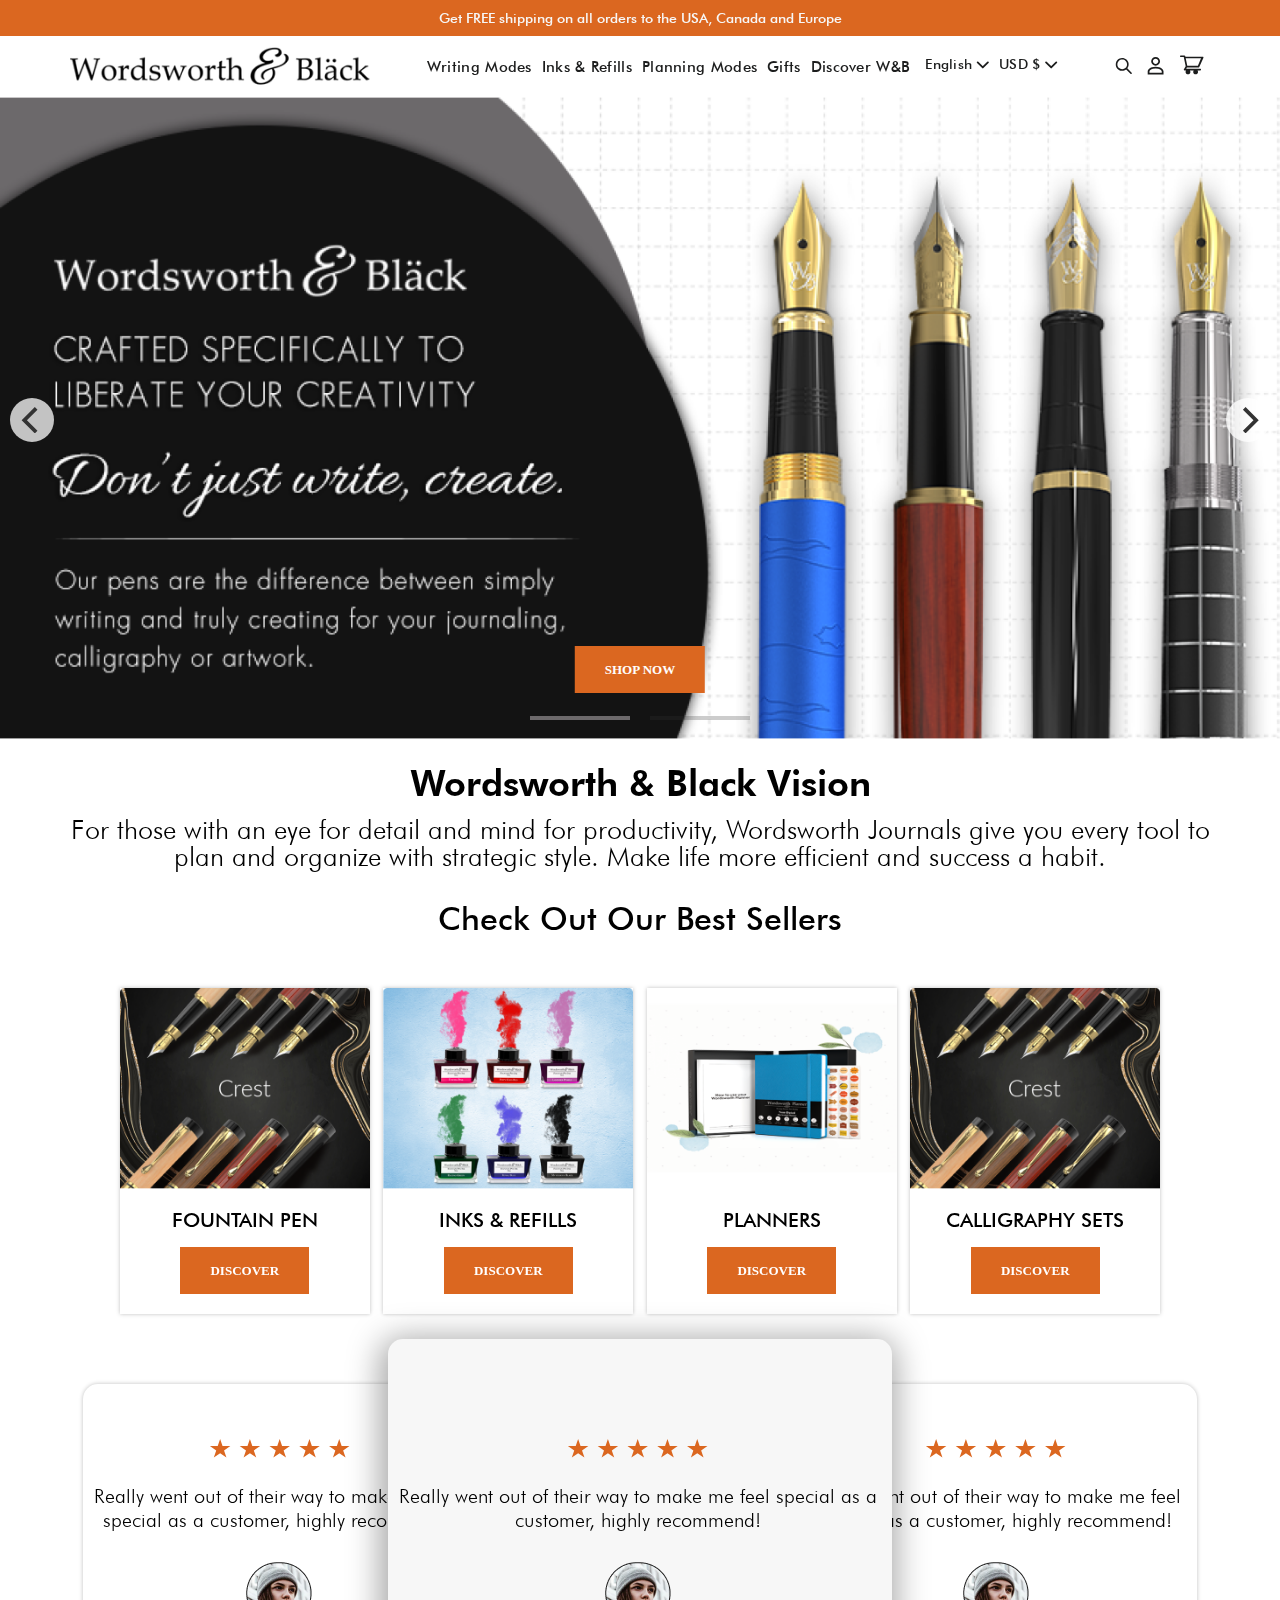
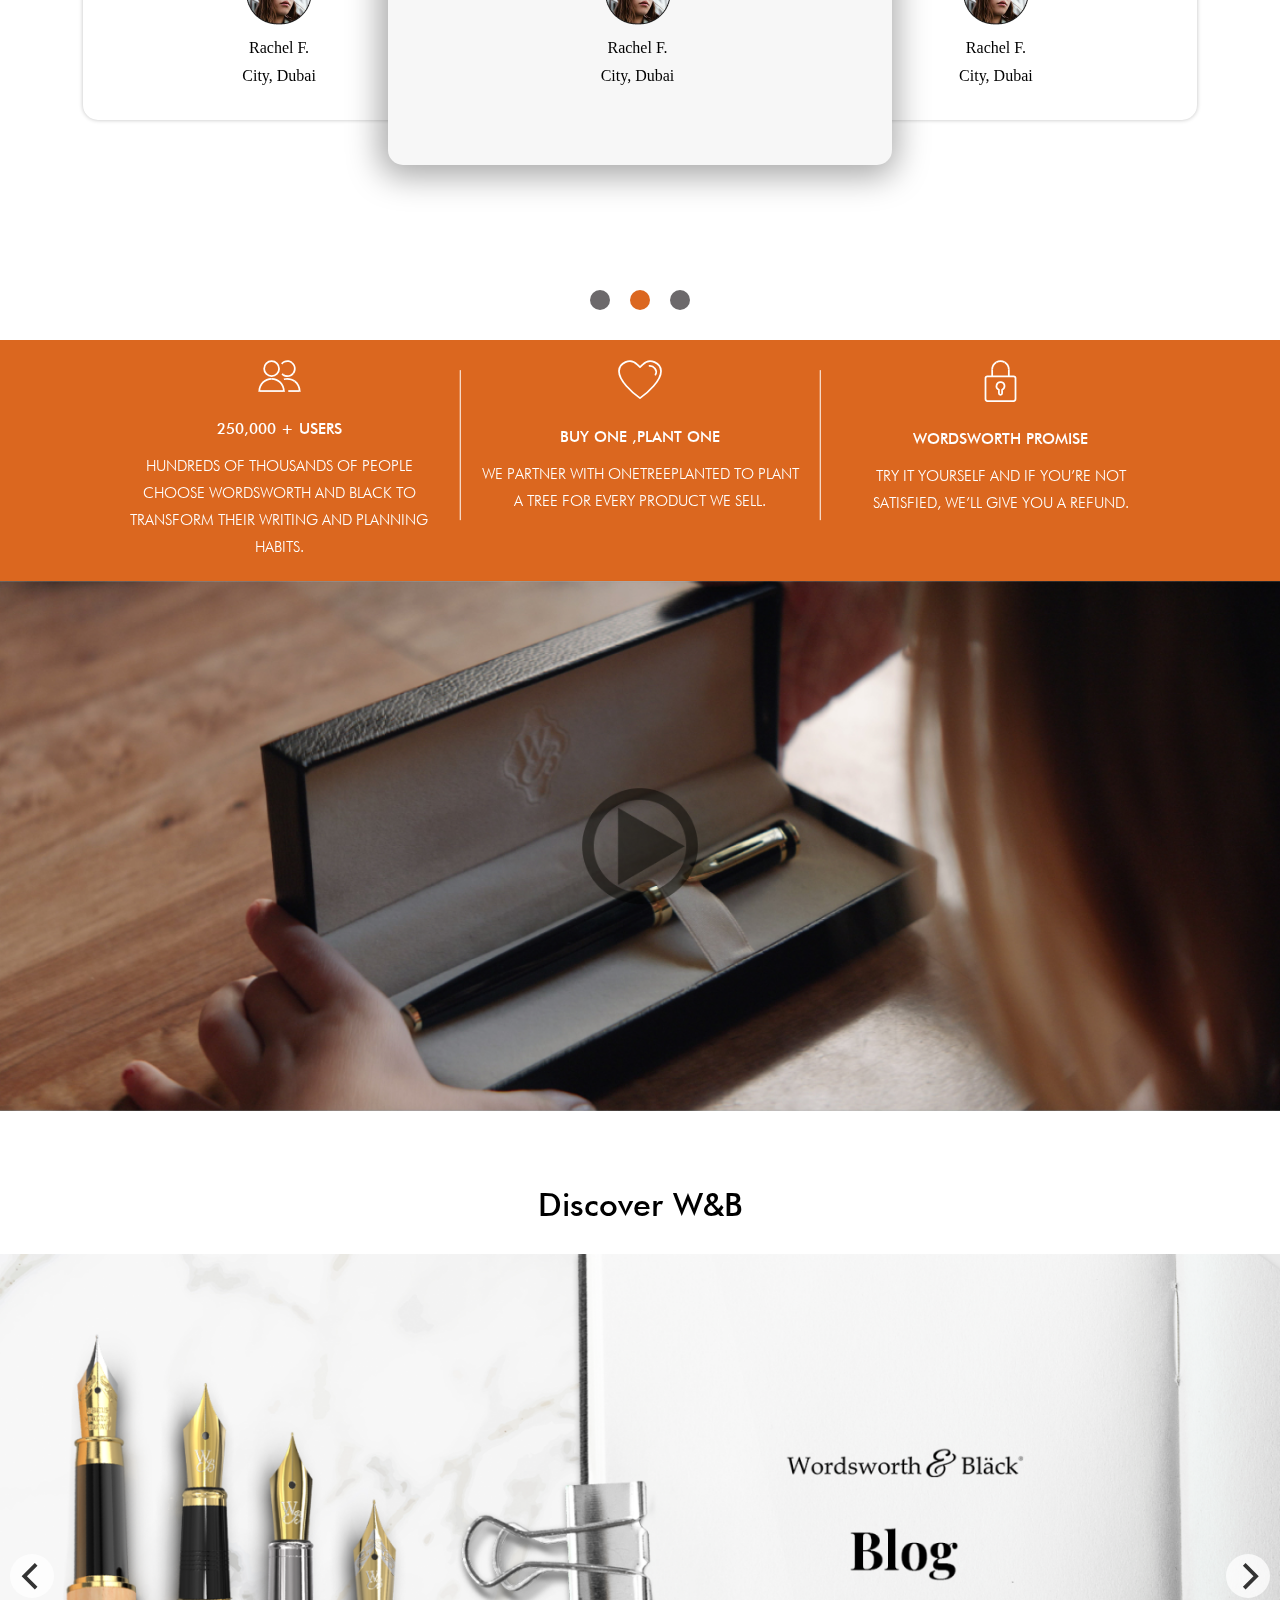
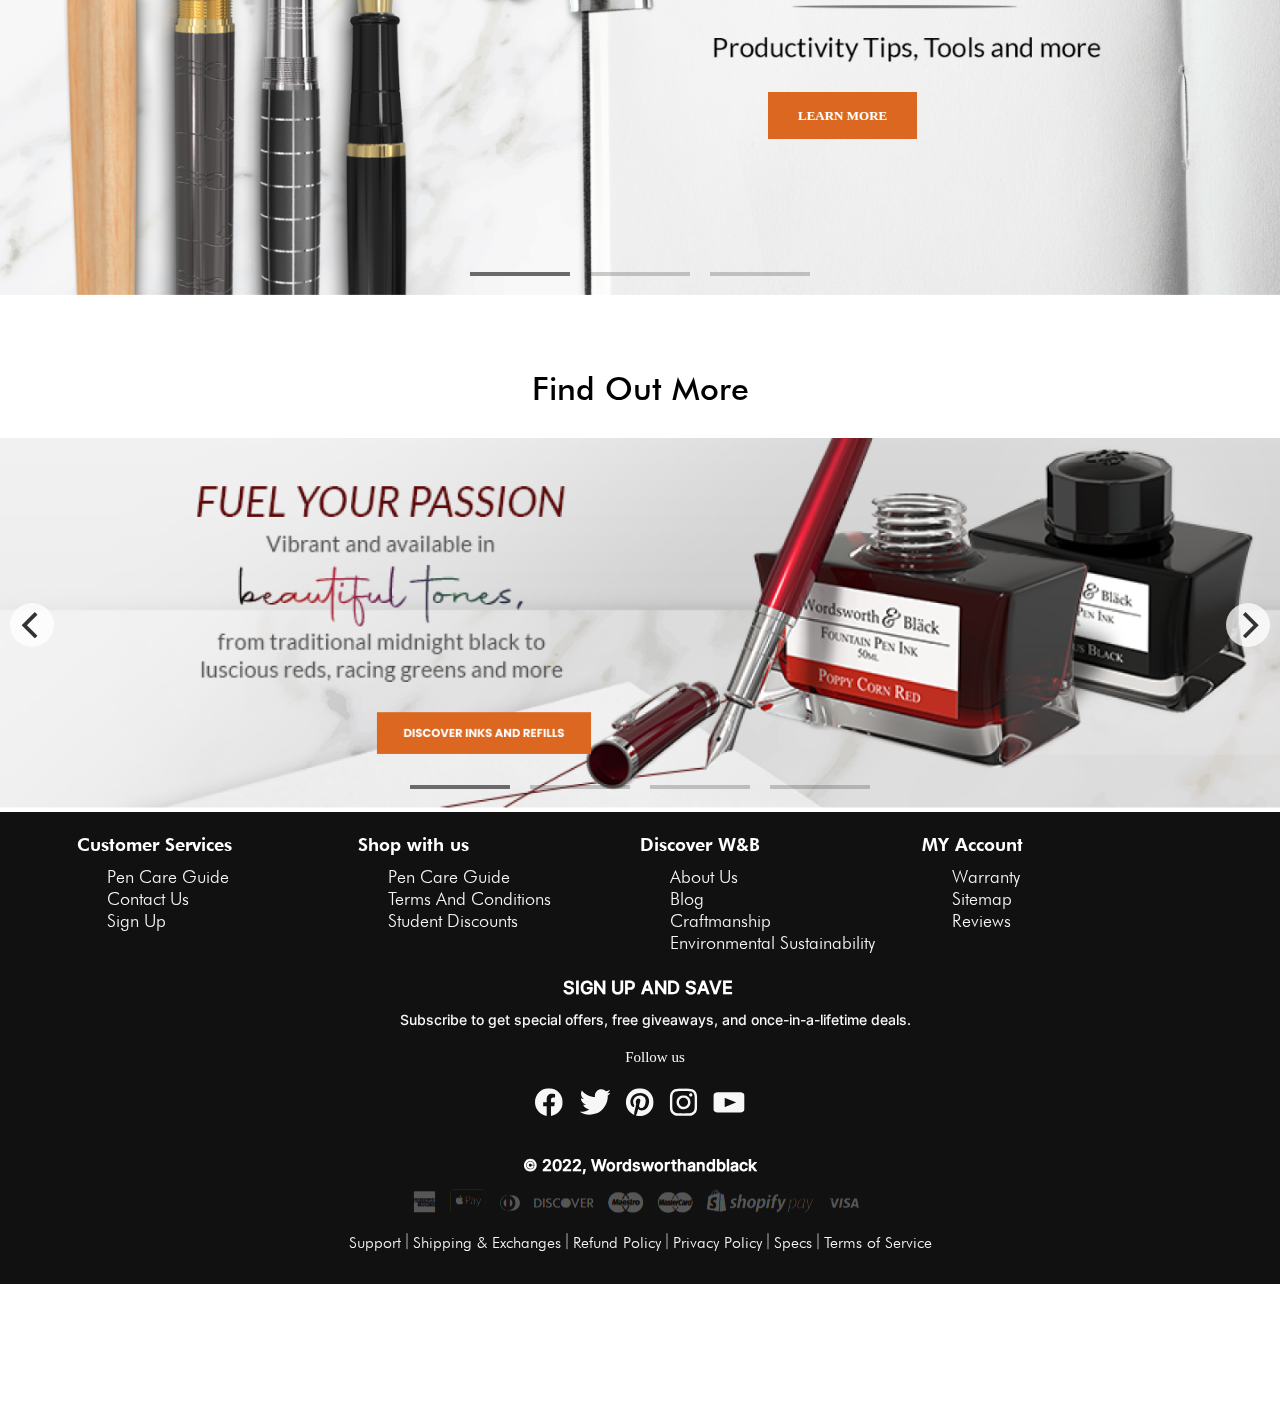
==== commit 11fc09cf: "Footer is copleted" ====
--- a/index.html
+++ b/index.html
@@ -10,10 +10,7 @@
   <link rel="stylesheet" href="style.css">
   <link rel="stylesheet" href="responsive.css">
   <!-- Swiper CDN  -->
-  <link
-  rel="stylesheet"
-  href="https://cdn.jsdelivr.net/npm/swiper@11/swiper-bundle.min.css"
-/>
+  <link rel="stylesheet" href="https://cdn.jsdelivr.net/npm/swiper@11/swiper-bundle.min.css" />
 
   <script src="jquery/jquery.js"></script>
 </head>
@@ -145,97 +142,97 @@
   <!-- Testinomials -->
   <div class="gallary">
     <div class="gallary-container">
-        <div class="gallary-item gallary-item-1" data-index="1">
-            <div class="card">
-                <svg width="141" height="21" viewBox="0 0 141 21" fill="none" xmlns="http://www.w3.org/2000/svg">
-                    <path
-                        d="M11.1294 0L13.5437 7.06439H21.3563L15.0357 11.4304L17.45 18.4948L11.1294 14.1288L4.80893 18.4948L7.22315 11.4304L0.902637 7.06439H8.71522L11.1294 0Z"
-                        fill="#DB6720" />
-                    <path
-                        d="M40.9069 0L43.3211 7.06439H51.1337L44.8132 11.4304L47.2274 18.4948L40.9069 14.1288L34.5864 18.4948L37.0006 11.4304L30.6801 7.06439H38.4927L40.9069 0Z"
-                        fill="#DB6720" />
-                    <path
-                        d="M70.6855 0L73.0997 7.06439H80.9123L74.5918 11.4304L77.006 18.4948L70.6855 14.1288L64.365 18.4948L66.7792 11.4304L60.4587 7.06439H68.2713L70.6855 0Z"
-                        fill="#DB6720" />
-                    <path
-                        d="M100.463 0L102.877 7.06439H110.69L104.369 11.4304L106.783 18.4948L100.463 14.1288L94.1424 18.4948L96.5566 11.4304L90.2361 7.06439H98.0487L100.463 0Z"
-                        fill="#DB6720" />
-                    <path
-                        d="M130.24 0L132.655 7.06439H140.467L134.147 11.4304L136.561 18.4948L130.24 14.1288L123.92 18.4948L126.334 11.4304L120.014 7.06439H127.826L130.24 0Z"
-                        fill="#DB6720" />
-                </svg>
-                <p class="para">
-                    Really went out of their way to make me feel special as a customer, highly recommend!
-                </p>
-                <img src="assets/image31.png" alt="Profile Image">
-                <p class="name">Rachel F.</p>
-                <p class="city">City, Dubai</p>
-            </div>
-        </div>
-        <div class="gallary-item gallary-item-2" data-index="2">
-            <div class="card">
-                <svg width="141" height="21" viewBox="0 0 141 21" fill="none" xmlns="http://www.w3.org/2000/svg">
-                    <path
-                        d="M11.1294 0L13.5437 7.06439H21.3563L15.0357 11.4304L17.45 18.4948L11.1294 14.1288L4.80893 18.4948L7.22315 11.4304L0.902637 7.06439H8.71522L11.1294 0Z"
-                        fill="#DB6720" />
-                    <path
-                        d="M40.9069 0L43.3211 7.06439H51.1337L44.8132 11.4304L47.2274 18.4948L40.9069 14.1288L34.5864 18.4948L37.0006 11.4304L30.6801 7.06439H38.4927L40.9069 0Z"
-                        fill="#DB6720" />
-                    <path
-                        d="M70.6855 0L73.0997 7.06439H80.9123L74.5918 11.4304L77.006 18.4948L70.6855 14.1288L64.365 18.4948L66.7792 11.4304L60.4587 7.06439H68.2713L70.6855 0Z"
-                        fill="#DB6720" />
-                    <path
-                        d="M100.463 0L102.877 7.06439H110.69L104.369 11.4304L106.783 18.4948L100.463 14.1288L94.1424 18.4948L96.5566 11.4304L90.2361 7.06439H98.0487L100.463 0Z"
-                        fill="#DB6720" />
-                    <path
-                        d="M130.24 0L132.655 7.06439H140.467L134.147 11.4304L136.561 18.4948L130.24 14.1288L123.92 18.4948L126.334 11.4304L120.014 7.06439H127.826L130.24 0Z"
-                        fill="#DB6720" />
-                </svg>
-                <p class="para">
-                    Really went out of their way to make me feel special as a customer, highly recommend!
-                </p>
-                <img src="assets/image31.png" alt="Profile Image">
-                <p class="name">Rachel F.</p>
-                <p class="city">City, Dubai</p>
-            </div>
-        </div>
-        <div class="gallary-item gallary-item-3" data-index="3">
-            <div class="card">
-                <svg width="141" height="21" viewBox="0 0 141 21" fill="none" xmlns="http://www.w3.org/2000/svg">
-                    <path
-                        d="M11.1294 0L13.5437 7.06439H21.3563L15.0357 11.4304L17.45 18.4948L11.1294 14.1288L4.80893 18.4948L7.22315 11.4304L0.902637 7.06439H8.71522L11.1294 0Z"
-                        fill="#DB6720" />
-                    <path
-                        d="M40.9069 0L43.3211 7.06439H51.1337L44.8132 11.4304L47.2274 18.4948L40.9069 14.1288L34.5864 18.4948L37.0006 11.4304L30.6801 7.06439H38.4927L40.9069 0Z"
-                        fill="#DB6720" />
-                    <path
-                        d="M70.6855 0L73.0997 7.06439H80.9123L74.5918 11.4304L77.006 18.4948L70.6855 14.1288L64.365 18.4948L66.7792 11.4304L60.4587 7.06439H68.2713L70.6855 0Z"
-                        fill="#DB6720" />
-                    <path
-                        d="M100.463 0L102.877 7.06439H110.69L104.369 11.4304L106.783 18.4948L100.463 14.1288L94.1424 18.4948L96.5566 11.4304L90.2361 7.06439H98.0487L100.463 0Z"
-                        fill="#DB6720" />
-                    <path
-                        d="M130.24 0L132.655 7.06439H140.467L134.147 11.4304L136.561 18.4948L130.24 14.1288L123.92 18.4948L126.334 11.4304L120.014 7.06439H127.826L130.24 0Z"
-                        fill="#DB6720" />
-                </svg>
-                <p class="para">
-                    Really went out of their way to make me feel special as a customer, highly recommend!
-                </p>
-                <img src="assets/image31.png" alt="Profile Image">
-                <p class="name">Rachel F.</p>
-                <p class="city">City, Dubai</p>
-            </div>
-        </div>
+      <div class="gallary-item gallary-item-1" data-index="1">
+        <div class="card">
+          <svg width="141" height="21" viewBox="0 0 141 21" fill="none" xmlns="http://www.w3.org/2000/svg">
+            <path
+              d="M11.1294 0L13.5437 7.06439H21.3563L15.0357 11.4304L17.45 18.4948L11.1294 14.1288L4.80893 18.4948L7.22315 11.4304L0.902637 7.06439H8.71522L11.1294 0Z"
+              fill="#DB6720" />
+            <path
+              d="M40.9069 0L43.3211 7.06439H51.1337L44.8132 11.4304L47.2274 18.4948L40.9069 14.1288L34.5864 18.4948L37.0006 11.4304L30.6801 7.06439H38.4927L40.9069 0Z"
+              fill="#DB6720" />
+            <path
+              d="M70.6855 0L73.0997 7.06439H80.9123L74.5918 11.4304L77.006 18.4948L70.6855 14.1288L64.365 18.4948L66.7792 11.4304L60.4587 7.06439H68.2713L70.6855 0Z"
+              fill="#DB6720" />
+            <path
+              d="M100.463 0L102.877 7.06439H110.69L104.369 11.4304L106.783 18.4948L100.463 14.1288L94.1424 18.4948L96.5566 11.4304L90.2361 7.06439H98.0487L100.463 0Z"
+              fill="#DB6720" />
+            <path
+              d="M130.24 0L132.655 7.06439H140.467L134.147 11.4304L136.561 18.4948L130.24 14.1288L123.92 18.4948L126.334 11.4304L120.014 7.06439H127.826L130.24 0Z"
+              fill="#DB6720" />
+          </svg>
+          <p class="para">
+            Really went out of their way to make me feel special as a customer, highly recommend!
+          </p>
+          <img src="assets/image31.png" alt="Profile Image">
+          <p class="name">Rachel F.</p>
+          <p class="city">City, Dubai</p>
+        </div>
+      </div>
+      <div class="gallary-item gallary-item-2" data-index="2">
+        <div class="card">
+          <svg width="141" height="21" viewBox="0 0 141 21" fill="none" xmlns="http://www.w3.org/2000/svg">
+            <path
+              d="M11.1294 0L13.5437 7.06439H21.3563L15.0357 11.4304L17.45 18.4948L11.1294 14.1288L4.80893 18.4948L7.22315 11.4304L0.902637 7.06439H8.71522L11.1294 0Z"
+              fill="#DB6720" />
+            <path
+              d="M40.9069 0L43.3211 7.06439H51.1337L44.8132 11.4304L47.2274 18.4948L40.9069 14.1288L34.5864 18.4948L37.0006 11.4304L30.6801 7.06439H38.4927L40.9069 0Z"
+              fill="#DB6720" />
+            <path
+              d="M70.6855 0L73.0997 7.06439H80.9123L74.5918 11.4304L77.006 18.4948L70.6855 14.1288L64.365 18.4948L66.7792 11.4304L60.4587 7.06439H68.2713L70.6855 0Z"
+              fill="#DB6720" />
+            <path
+              d="M100.463 0L102.877 7.06439H110.69L104.369 11.4304L106.783 18.4948L100.463 14.1288L94.1424 18.4948L96.5566 11.4304L90.2361 7.06439H98.0487L100.463 0Z"
+              fill="#DB6720" />
+            <path
+              d="M130.24 0L132.655 7.06439H140.467L134.147 11.4304L136.561 18.4948L130.24 14.1288L123.92 18.4948L126.334 11.4304L120.014 7.06439H127.826L130.24 0Z"
+              fill="#DB6720" />
+          </svg>
+          <p class="para">
+            Really went out of their way to make me feel special as a customer, highly recommend!
+          </p>
+          <img src="assets/image31.png" alt="Profile Image">
+          <p class="name">Rachel F.</p>
+          <p class="city">City, Dubai</p>
+        </div>
+      </div>
+      <div class="gallary-item gallary-item-3" data-index="3">
+        <div class="card">
+          <svg width="141" height="21" viewBox="0 0 141 21" fill="none" xmlns="http://www.w3.org/2000/svg">
+            <path
+              d="M11.1294 0L13.5437 7.06439H21.3563L15.0357 11.4304L17.45 18.4948L11.1294 14.1288L4.80893 18.4948L7.22315 11.4304L0.902637 7.06439H8.71522L11.1294 0Z"
+              fill="#DB6720" />
+            <path
+              d="M40.9069 0L43.3211 7.06439H51.1337L44.8132 11.4304L47.2274 18.4948L40.9069 14.1288L34.5864 18.4948L37.0006 11.4304L30.6801 7.06439H38.4927L40.9069 0Z"
+              fill="#DB6720" />
+            <path
+              d="M70.6855 0L73.0997 7.06439H80.9123L74.5918 11.4304L77.006 18.4948L70.6855 14.1288L64.365 18.4948L66.7792 11.4304L60.4587 7.06439H68.2713L70.6855 0Z"
+              fill="#DB6720" />
+            <path
+              d="M100.463 0L102.877 7.06439H110.69L104.369 11.4304L106.783 18.4948L100.463 14.1288L94.1424 18.4948L96.5566 11.4304L90.2361 7.06439H98.0487L100.463 0Z"
+              fill="#DB6720" />
+            <path
+              d="M130.24 0L132.655 7.06439H140.467L134.147 11.4304L136.561 18.4948L130.24 14.1288L123.92 18.4948L126.334 11.4304L120.014 7.06439H127.826L130.24 0Z"
+              fill="#DB6720" />
+          </svg>
+          <p class="para">
+            Really went out of their way to make me feel special as a customer, highly recommend!
+          </p>
+          <img src="assets/image31.png" alt="Profile Image">
+          <p class="name">Rachel F.</p>
+          <p class="city">City, Dubai</p>
+        </div>
+      </div>
     </div>
     <div class="gallary-control">
-        <div class="dots">
-            <div id="dot-1" class="dot"></div>
-            <div id="dot-2" class="dot active"></div>
-            <div id="dot-3" class="dot"></div>
-        </div>
-    </div>
-</div>
- 
+      <div class="dots">
+        <div id="dot-1" class="dot"></div>
+        <div id="dot-2" class="dot active"></div>
+        <div id="dot-3" class="dot"></div>
+      </div>
+    </div>
+  </div>
+
 
   <!-- Text Banner with Icons  -->
   <div class="text-banner">
@@ -344,26 +341,200 @@
     <img src="assets/video.png" alt="">
   </div>
 
-<!-- Caresousel 3  -->
-<h1 class="car3-heading">Discover W&B</h1>
-<div class="car3">  
-  <div class="main-carousel">
-    <div class="carousel-cell">
-      <img src="assets/c1.png" alt="slide 1">
-    </div>
-    <div class="carousel-cell">
-      <img src="assets/c2.png" alt="slide 2">
-    </div>
-    <div class="carousel-cell">
-      <img src="assets/c3.png" alt="slide 2">
-    </div>
-  </div>
-  <div class="btn">
-    <button class="button">Learn More</button>
-  </div>
-</div>
-<br><br><br><br><br><br>
-  
+  <!-- Caresousel 3  -->
+  <h1 class="car3-heading">Discover W&B</h1>
+  <div class="car3">
+    <div class="main-carousel">
+      <div class="carousel-cell">
+        <img src="assets/c1.png" alt="slide 1">
+      </div>
+      <div class="carousel-cell">
+        <img src="assets/c2.png" alt="slide 2">
+      </div>
+      <div class="carousel-cell">
+        <img src="assets/c3.png" alt="slide 2">
+      </div>
+    </div>
+    <div class="btn">
+      <button class="button">Learn More</button>
+    </div>
+  </div>
+
+  <!-- Caresousel 4  -->
+  <h1 class="car4-heading">Find Out More</h1>
+  <div class="car4">
+    <div class="main-carousel">
+      <div class="carousel-cell">
+        <img src="assets/c41.png" alt="slide 1">
+      </div>
+      <div class="carousel-cell">
+        <img src="assets/c42.png" alt="slide 2">
+      </div>
+      <div class="carousel-cell">
+        <img src="assets/c43.png" alt="slide 2">
+      </div>
+      <div class="carousel-cell">
+        <img src="assets/c44.png" alt="slide 2">
+      </div>
+    </div>
+  </div>
+
+  <!-- Footer  -->
+  <div class="footer">
+    <div class="menu">
+      <div class="items">
+        <div class="item">
+          <h1>Customer Services</h1>
+          <ul>
+            <li><a href="#">Pen Care Guide</a></li>
+            <li><a href="#">Contact Us</a></li>
+            <li><a href="#">Sign Up</a></li>
+          </ul>
+        </div>
+        <div class="item">
+          <h1>Shop with us</h1>
+          <ul>
+            <li><a href="#">Pen Care Guide</a></li>
+            <li><a href="#">Terms And Conditions</a></li>
+            <li><a href="#">Student Discounts</a></li>
+          </ul>
+        </div>
+        <div class="item">
+          <h1>Discover W&B</h1>
+          <ul>
+            <li><a href="#">About Us</a></li>
+            <li><a href="#">Blog</a></li>
+            <li><a href="#">Craftmanship</a></li>
+            <li><a href="#">Environmental Sustainability</a></li>
+          </ul>
+        </div>
+        <div class="item">
+          <h1>MY Account</h1>
+          <ul>
+            <li><a href="#">Warranty</a></li>
+            <li><a href="#">Sitemap</a></li>
+            <li><a href="#">Reviews</a></li>
+          </ul>
+        </div>
+      </div>
+      <div class="news-letter">
+        <h1>SIGN UP AND SAVE</h1>
+        <p>Subscribe to get special offers, free giveaways, and once-in-a-lifetime deals.</p>
+        <p class="fellow">Follow us</p>
+        <div class="social">
+          <svg width="210" height="32" viewBox="0 0 210 32" fill="none" xmlns="http://www.w3.org/2000/svg">
+            <g clip-path="url(#clip0_215_419)">
+              <path
+                d="M27.7241 16.2275C27.7241 23.1466 22.6549 28.8817 16.0278 29.9214V20.2355H19.258L19.872 16.2275H16.0278V13.6271C16.0278 12.5315 16.5639 11.4613 18.2872 11.4613H20.0358V8.04988C20.0358 8.04988 18.449 7.77892 16.9323 7.77892C13.7665 7.77892 11.6963 9.69711 11.6963 13.1729V16.2275H8.17572V20.2355H11.6963V29.9214C5.06921 28.8817 0 23.1466 0 16.2275C0 8.57174 6.20626 2.36548 13.8621 2.36548C21.5179 2.36548 27.7241 8.57174 27.7241 16.2275ZM11.6963 29.922C12.402 30.0331 13.1252 30.0896 13.8621 30.0896C13.1253 30.0896 12.402 30.0321 11.6963 29.9214V29.922ZM16.0278 29.922V29.9214C15.919 29.9385 15.8101 29.9543 15.7009 29.9687C15.81 29.9544 15.919 29.9388 16.0278 29.922ZM15.7009 29.9687C15.0993 30.0485 14.4855 30.0896 13.8621 30.0896C14.4856 30.0896 15.0993 30.0477 15.7009 29.9687Z"
+                fill="#F7F7F7" />
+            </g>
+            <g clip-path="url(#clip1_215_419)">
+              <path
+                d="M75.8889 6.29373C75.0079 7.59368 73.9505 8.69499 72.7168 9.59765C72.7168 9.68549 72.7279 9.82332 72.7502 10.0112C72.7725 10.199 72.7836 10.3368 72.7836 10.4246C72.7836 12.1428 72.5303 13.861 72.0235 15.5792C71.5168 17.2974 70.7459 18.9385 69.7108 20.5026C68.6757 22.0668 67.4477 23.4545 66.0268 24.666C64.6059 25.8774 62.8989 26.8466 60.9057 27.5736C58.9126 28.3006 56.7704 28.6641 54.4793 28.6641C50.9105 28.6641 47.6505 27.7061 44.6993 25.7899C45.3161 25.8338 45.8229 25.8558 46.2195 25.8558C49.193 25.8558 51.8473 24.9528 54.1824 23.1468C52.7946 23.1245 51.5554 22.7005 50.4649 21.8749C49.3744 21.0492 48.6089 19.9864 48.1684 18.6865C48.5427 18.7743 48.9501 18.8182 49.3906 18.8182C49.9852 18.8182 50.547 18.7301 51.0761 18.5537C49.6004 18.2456 48.3779 17.5078 47.4083 16.3403C46.4387 15.1728 45.954 13.8292 45.954 12.3097V12.2438C46.7911 12.6844 47.7492 12.9266 48.8282 12.9705C47.9694 12.3975 47.2867 11.6432 46.7799 10.7074C46.2732 9.77163 46.0198 8.7639 46.0198 7.68422C46.0198 6.58291 46.2952 5.50356 46.8458 4.44617C48.4539 6.45082 50.3977 8.03116 52.6773 9.1872C54.957 10.3432 57.4295 10.9875 60.095 11.1199C59.9409 10.5692 59.8639 10.0848 59.8639 9.66657C59.8639 7.90448 60.4916 6.40116 61.7469 5.15661C63.0023 3.91207 64.5333 3.28979 66.34 3.28979C67.221 3.28979 68.069 3.46614 68.8838 3.81883C69.6986 4.17152 70.3925 4.66711 70.9655 5.30559C72.4195 5.01912 73.7742 4.50157 75.0295 3.75295C74.5667 5.25087 73.6306 6.4292 72.2212 7.28795C73.565 7.1116 74.7876 6.78121 75.8889 6.29677V6.29373Z"
+                fill="#F7F7F7" />
+            </g>
+            <g clip-path="url(#clip2_215_419)">
+              <path
+                d="M90.9141 16.228C90.9141 21.9043 94.3274 26.7807 99.2117 28.9247C99.1727 27.9567 99.2048 26.7947 99.453 25.7415C99.7195 24.6162 101.237 18.188 101.237 18.188C101.237 18.188 100.794 17.3029 100.794 15.9947C100.794 13.9404 101.984 12.4062 103.467 12.4062C104.728 12.4062 105.337 13.3533 105.337 14.4873C105.337 15.7549 104.529 17.6508 104.113 19.4069C103.766 20.8773 104.85 22.0767 106.301 22.0767C108.927 22.0767 110.696 18.7034 110.696 14.7065C110.696 11.6684 108.65 9.39433 104.928 9.39433C100.723 9.39433 98.1037 12.5302 98.1037 16.033C98.1037 17.2407 98.4598 18.0923 99.0175 18.7519C99.274 19.0548 99.3096 19.1766 99.2168 19.5245C99.1503 19.7795 98.9976 20.3936 98.9344 20.6369C98.8421 20.988 98.5576 21.1135 98.2403 20.9839C96.3035 20.1932 95.4015 18.0722 95.4015 15.6879C95.4015 11.7501 98.7225 7.02836 105.309 7.02836C110.601 7.02836 114.085 10.8582 114.085 14.9693C114.085 20.4072 111.061 24.4698 106.605 24.4698C105.108 24.4698 103.701 23.6608 103.218 22.7419C103.218 22.7419 102.414 25.9358 102.243 26.5525C101.949 27.6213 101.374 28.6896 100.848 29.5222C102.123 29.8993 103.447 30.0907 104.777 30.0906C112.432 30.0906 118.638 23.8842 118.638 16.228C118.638 8.57214 112.432 2.36572 104.777 2.36572C97.121 2.36572 90.9141 8.57214 90.9141 16.228Z"
+                fill="#F7F7F7" />
+            </g>
+            <g clip-path="url(#clip3_215_419)">
+              <path
+                d="M178.362 23.1824C178.362 24.1151 178.773 24.9083 179.596 25.5619C180.419 26.2156 181.42 26.542 182.6 26.5413H205.313C206.494 26.5413 207.495 26.2148 208.318 25.5619C209.14 24.909 209.552 24.1158 209.552 23.1824V9.65342C209.552 8.72071 209.136 7.91842 208.306 7.24656C207.475 6.5747 206.477 6.23877 205.313 6.23877H182.6C181.437 6.23877 180.44 6.5747 179.608 7.24656C178.776 7.91842 178.361 8.72071 178.362 9.65342V23.1824ZM189.706 20.738V12.0978C189.706 12.0106 189.74 11.9424 189.807 11.8931C189.856 11.8809 189.898 11.8749 189.931 11.8749L190.056 11.8931L200.926 16.2223C200.993 16.2723 201.026 16.3345 201.026 16.4088C201.026 16.4588 200.993 16.5085 200.926 16.5578L190.056 20.887C190.023 20.912 189.989 20.9245 189.956 20.9245C189.889 20.9245 189.839 20.912 189.807 20.887C189.74 20.8369 189.706 20.7873 189.706 20.738Z"
+                fill="#F7F7F7" />
+            </g>
+            <g clip-path="url(#clip4_215_419)">
+              <path
+                d="M148.5 5.04619C152.144 5.04619 152.572 5.06265 154.013 5.12763C155.345 5.18741 156.065 5.4092 156.547 5.59894C157.186 5.84759 157.64 6.14042 158.117 6.61693C158.595 7.09344 158.892 7.54829 159.135 8.18768C159.319 8.66938 159.547 9.38935 159.607 10.7218C159.672 12.1618 159.688 12.5898 159.688 16.2346C159.688 19.8795 159.672 20.3066 159.607 21.7474C159.547 23.0799 159.325 23.7998 159.135 24.2815C158.886 24.9209 158.594 25.3749 158.117 25.8523C157.641 26.3297 157.186 26.6268 156.547 26.8703C156.065 27.054 155.345 27.2818 154.013 27.3416C152.572 27.4066 152.145 27.423 148.5 27.423C144.855 27.423 144.428 27.4066 142.987 27.3416C141.655 27.2818 140.935 27.06 140.453 26.8703C139.814 26.6208 139.359 26.3288 138.882 25.8523C138.406 25.3758 138.108 24.9209 137.864 24.2815C137.68 23.7998 137.453 23.0799 137.393 21.7474C137.328 20.3066 137.311 19.8795 137.311 16.2346C137.311 12.5898 137.328 12.1626 137.393 10.7218C137.453 9.39021 137.674 8.66938 137.864 8.18768C138.113 7.54916 138.406 7.09344 138.882 6.61693C139.359 6.14042 139.813 5.84239 140.453 5.59894C140.935 5.41526 141.655 5.18741 142.987 5.12763C144.427 5.05745 144.855 5.04619 148.5 5.04619ZM148.5 2.5874C144.796 2.5874 144.33 2.60386 142.873 2.66884C141.422 2.73382 140.431 2.96688 139.565 3.30217C138.666 3.64872 137.907 4.12003 137.149 4.87811C136.391 5.63619 135.925 6.39947 135.573 7.29357C135.238 8.15995 135.005 9.15109 134.94 10.6075C134.875 12.0587 134.859 12.5248 134.859 16.2285C134.859 19.9323 134.875 20.3984 134.94 21.8548C135.005 23.306 135.238 24.2971 135.573 25.1687C135.92 26.068 136.391 26.8261 137.149 27.5842C137.907 28.3423 138.671 28.8084 139.565 29.1601C140.431 29.4954 141.422 29.7285 142.879 29.7934C144.335 29.8584 144.796 29.8749 148.505 29.8749C152.214 29.8749 152.675 29.8584 154.131 29.7934C155.582 29.7285 156.574 29.4954 157.445 29.1601C158.344 28.8136 159.103 28.3423 159.861 27.5842C160.619 26.8261 161.085 26.0628 161.437 25.1687C161.772 24.3023 162.005 23.3112 162.07 21.8548C162.135 20.3984 162.151 19.9384 162.151 16.2285C162.151 12.5187 162.135 12.0587 162.07 10.6023C162.005 9.15109 161.772 8.15995 161.437 7.28838C161.09 6.38907 160.619 5.63099 159.861 4.87291C159.103 4.11483 158.339 3.64872 157.445 3.29697C156.579 2.96168 155.588 2.72862 154.131 2.66364C152.669 2.60386 152.204 2.5874 148.5 2.5874Z"
+                fill="#F7F7F7" />
+              <path
+                d="M148.5 9.22035C146.655 9.24086 144.893 9.98811 143.595 11.2999C142.298 12.6117 141.57 14.3822 141.57 16.2272C141.57 18.0721 142.298 19.8427 143.595 21.1545C144.893 22.4663 146.655 23.2135 148.5 23.234C152.366 23.234 155.506 20.0934 155.506 16.2268C155.506 12.3601 152.366 9.21948 148.499 9.21948L148.5 9.22035ZM148.5 20.7761C147.293 20.7761 146.136 20.2969 145.283 19.4439C144.43 18.5909 143.951 17.434 143.951 16.2276C143.951 15.0213 144.43 13.8644 145.283 13.0114C146.136 12.1583 147.293 11.6791 148.5 11.6791C149.706 11.6791 150.863 12.1583 151.716 13.0114C152.569 13.8644 153.048 15.0213 153.048 16.2276C153.048 17.434 152.569 18.5909 151.716 19.4439C150.863 20.2969 149.706 20.7761 148.5 20.7761Z"
+                fill="#F7F7F7" />
+              <path
+                d="M157.418 8.94497C157.418 9.15966 157.376 9.37228 157.294 9.57067C157.212 9.76907 157.092 9.94935 156.94 10.1012C156.788 10.2531 156.608 10.3737 156.41 10.4559C156.212 10.5382 155.999 10.5806 155.784 10.5807C155.57 10.5808 155.357 10.5386 155.159 10.4566C154.96 10.3745 154.78 10.2542 154.628 10.1025C154.476 9.95074 154.356 9.77058 154.273 9.57227C154.191 9.37397 154.149 9.1614 154.149 8.9467C154.148 8.51311 154.32 8.09714 154.626 7.7903C154.933 7.48347 155.349 7.31089 155.782 7.31055C156.216 7.3102 156.632 7.48212 156.939 7.78847C157.245 8.09482 157.418 8.51051 157.418 8.94411V8.94497Z"
+                fill="#F7F7F7" />
+            </g>
+            <defs>
+              <clipPath id="clip0_215_419">
+                <rect width="27.7241" height="27.7241" fill="white" transform="translate(0 2.36572)" />
+              </clipPath>
+              <clipPath id="clip1_215_419">
+                <rect width="31.1897" height="31.1897" fill="white" transform="translate(43.7246 0.365723)" />
+              </clipPath>
+              <clipPath id="clip2_215_419">
+                <rect width="27.7241" height="27.7241" fill="white" transform="translate(90.9141 2.36572)" />
+              </clipPath>
+              <clipPath id="clip3_215_419">
+                <rect width="31.1897" height="29.7044" fill="white" transform="translate(178.362 1.36572)" />
+              </clipPath>
+              <clipPath id="clip4_215_419">
+                <rect width="27.7241" height="27.7241" fill="white" transform="translate(134.638 2.36572)" />
+              </clipPath>
+            </defs>
+          </svg>
+
+        </div>
+      </div>
+    </div>
+    <div class="copy-right">
+      <h3>© 2022, Wordsworthandblack</h3>
+      <div class="all-icons">
+        <svg width="498" height="36" viewBox="0 0 498 36" fill="none" xmlns="http://www.w3.org/2000/svg"
+          xmlns:xlink="http://www.w3.org/1999/xlink">
+          <g style="mix-blend-mode:lighten">
+            <rect y="0.365723" width="498" height="35" fill="url(#pattern0)" />
+          </g>
+          <defs>
+            <pattern id="pattern0" patternContentUnits="objectBoundingBox" width="1" height="1">
+              <use xlink:href="#image0_215_444" transform="scale(0.00200803 0.0285714)" />
+            </pattern>
+            <image id="image0_215_444" width="498" height="35"
+              xlink:href="[data-uri]" />
+          </defs>
+        </svg>
+      </div>
+
+    </div>
+    <div class="footer-link">
+        <ul>
+          <li><a href="#">Support</a></li>
+          <li>
+            <svg width="2" height="17" viewBox="0 0 2 17" fill="none" xmlns="http://www.w3.org/2000/svg">
+              <path d="M1.35156 0.13916V16.1392H0.648438V0.13916H1.35156Z" fill="#F7F7F7" />
+            </svg>
+          </li>
+          <li><a href="#">Shipping & Exchanges</a></li>
+          <li>
+            <svg width="2" height="17" viewBox="0 0 2 17" fill="none" xmlns="http://www.w3.org/2000/svg">
+              <path d="M1.35156 0.13916V16.1392H0.648438V0.13916H1.35156Z" fill="#F7F7F7" />
+            </svg>
+          </li>
+          <li><a href="#">Refund Policy</a></li>
+          <li>
+            <svg width="2" height="17" viewBox="0 0 2 17" fill="none" xmlns="http://www.w3.org/2000/svg">
+              <path d="M1.35156 0.13916V16.1392H0.648438V0.13916H1.35156Z" fill="#F7F7F7" />
+            </svg>
+          </li>
+          <li><a href="#">Privacy Policy</a></li>
+          <li>
+            <svg width="2" height="17" viewBox="0 0 2 17" fill="none" xmlns="http://www.w3.org/2000/svg">
+              <path d="M1.35156 0.13916V16.1392H0.648438V0.13916H1.35156Z" fill="#F7F7F7" />
+            </svg>
+          </li>
+          <li><a href="#">Specs</a></li>
+          <li>
+            <svg width="2" height="17" viewBox="0 0 2 17" fill="none" xmlns="http://www.w3.org/2000/svg">
+              <path d="M1.35156 0.13916V16.1392H0.648438V0.13916H1.35156Z" fill="#F7F7F7" />
+            </svg>
+          </li>
+          <li><a href="#">Terms of Service</a></li>
+        </ul>
+
+     
+    </div>
+  </div>
+  <br><br><br><br><br><br>
+
 
   <!-- Javascript Link  -->
   <script src="main.js"></script>
@@ -389,47 +560,57 @@
       });
     })
 
+    // Carsousel 4 
+    $(document).ready(function () {
+      $('.car4 .main-carousel').flickity({
+        // options
+        cellAlign: 'left',
+        wrapAround: true,
+        contain: true
+      });
+    })
+
     // Text Banner Dots 
 
     // Mouse Enter Card 1 
-     $('.c-1').hover(()=>{      
-      $('.dot-1').attr('fill','#DB6720');
-      $('.dot-2').attr('fill','#6C696B');
-      $('.dot-3').attr('fill','#6C696B');
-     })
-     // Mouse leave Card 1
-     $('.c-1').mouseleave(()=>{      
-      $('.dot-1').attr('fill','#6C696B');
-      $('.dot-2').attr('fill','#6C696B');
-      $('.dot-3').attr('fill','#6C696B');
-     })
-
-
-     // Mouse Enter Card 2
-     $('.c-2').hover(()=>{      
-      $('.dot-1').attr('fill','#6C696B');
-      $('.dot-2').attr('fill','#DB6720');
-      $('.dot-3').attr('fill','#6C696B');
-     })
-      // Mouse leave Card 2
-     $('.c-2').mouseleave(()=>{      
-      $('.dot-1').attr('fill','#6C696B');
-      $('.dot-2').attr('fill','#6C696B');
-      $('.dot-3').attr('fill','#6C696B');
-     })
-
-     // Mouse Enter Card 3
-     $('.c-3').hover(()=>{      
-      $('.dot-1').attr('fill','#6C696B');
-      $('.dot-2').attr('fill','#6C696B');
-      $('.dot-3').attr('fill','#DB6720');
-     })
-      // Mouse leave Card 3
-     $('.c-3').mouseleave(()=>{      
-      $('.dot-1').attr('fill','#6C696B');
-      $('.dot-2').attr('fill','#6C696B');
-      $('.dot-3').attr('fill','#6C696B');
-     })
+    $('.c-1').hover(() => {
+      $('.dot-1').attr('fill', '#DB6720');
+      $('.dot-2').attr('fill', '#6C696B');
+      $('.dot-3').attr('fill', '#6C696B');
+    })
+    // Mouse leave Card 1
+    $('.c-1').mouseleave(() => {
+      $('.dot-1').attr('fill', '#6C696B');
+      $('.dot-2').attr('fill', '#6C696B');
+      $('.dot-3').attr('fill', '#6C696B');
+    })
+
+
+    // Mouse Enter Card 2
+    $('.c-2').hover(() => {
+      $('.dot-1').attr('fill', '#6C696B');
+      $('.dot-2').attr('fill', '#DB6720');
+      $('.dot-3').attr('fill', '#6C696B');
+    })
+    // Mouse leave Card 2
+    $('.c-2').mouseleave(() => {
+      $('.dot-1').attr('fill', '#6C696B');
+      $('.dot-2').attr('fill', '#6C696B');
+      $('.dot-3').attr('fill', '#6C696B');
+    })
+
+    // Mouse Enter Card 3
+    $('.c-3').hover(() => {
+      $('.dot-1').attr('fill', '#6C696B');
+      $('.dot-2').attr('fill', '#6C696B');
+      $('.dot-3').attr('fill', '#DB6720');
+    })
+    // Mouse leave Card 3
+    $('.c-3').mouseleave(() => {
+      $('.dot-1').attr('fill', '#6C696B');
+      $('.dot-2').attr('fill', '#6C696B');
+      $('.dot-3').attr('fill', '#6C696B');
+    })
   </script>
 </body>
 
--- a/style.css
+++ b/style.css
@@ -18,6 +18,11 @@
 @font-face {
   font-family: "Futura Bk BT";
   src: url(assets/fonts/Futura_Book_font.ttf);
+}
+
+@font-face {
+  font-family: "Inter";
+  src: url(assets/fonts/inter/Inter-Medium.ttf);
 }
 
 * {
@@ -435,18 +440,19 @@
 }
 
 /* Careousel 3  */
-.car3-heading{
+.car3-heading {
   text-align: center;
   font-family: Futura Md BT;
-font-size: 32px;
-font-weight: 400;
-line-height: 38px;
-letter-spacing: 0em;
-text-align: center;
-margin-top: 71px;
-margin-bottom: 30px;
-
-}
+  font-size: 32px;
+  font-weight: 400;
+  line-height: 38px;
+  letter-spacing: 0em;
+  text-align: center;
+  margin-top: 71px;
+  margin-bottom: 30px;
+
+}
+
 .car3 {
   width: 100%;
   height: auto;
@@ -480,4 +486,166 @@
   padding: 2px 10px;
   text-transform: uppercase;
   border: none;
+}
+
+
+/* Careousel 4  */
+.car4-heading {
+  font-family: Futura Md BT;
+  font-size: 32px;
+  font-weight: 400;
+  line-height: 38px;
+  letter-spacing: 0em;
+  text-align: center;
+
+  margin-top: 71px;
+  margin-bottom: 30px;
+
+}
+
+.car4 {
+  width: 100%;
+  height: auto;
+  position: relative;
+}
+
+.car4 .carousel-cell {
+  width: 100%;
+}
+
+.car4 .carousel-cell img {
+  width: 100%;
+  height: auto;
+}
+
+/* footer  */
+.footer {
+  background: #111111;
+  color: white;
+}
+
+.footer .menu {
+  display: flex;
+  flex-direction: column;
+}
+
+.footer .menu .items {
+  display: flex;
+  flex-direction: column;
+  margin-top: 20px;
+}
+
+.footer .menu .items .item h1 {
+  font-family: Futura Hv BT;
+  font-size: 18px;
+  font-weight: 400;
+  line-height: 26px;
+  letter-spacing: 0em;
+  text-align: left;
+  margin-top: 15px;
+  margin-left: 15px;
+}
+
+.footer .menu .items .item ul {
+  list-style-type: none;
+  margin-top: 8px;
+}
+
+.footer .menu .items .item ul li a {
+  text-decoration: none;
+  font-family: Futura Lt BT;
+  font-size: 18px;
+  font-weight: 400;
+  line-height: 22px;
+  letter-spacing: 0em;
+  text-align: left;
+  color: #F7F7F7;
+  margin-top: 5px;
+  margin-left: 30px;
+}
+
+.menu .news-letter {
+  margin-top: 15px;
+}
+
+.menu .news-letter h1 {
+  font-family: Inter;
+  font-size: 18px;
+  font-weight: 600;
+  line-height: 27px;
+  letter-spacing: 0em;
+  text-align: left;
+  margin-left: 15px;
+}
+
+.menu .news-letter p {
+  font-family: Inter;
+  font-size: 14px;
+  font-weight: 400;
+  line-height: 17px;
+  letter-spacing: 0em;
+  text-align: left;
+  margin-left: 30px;
+  margin-top: 10px;
+  color: #F7F7F7;
+
+}
+
+.menu .news-letter .fellow {
+  font-family: Futura MdCn BT;
+  font-size: 15px;
+  font-weight: 400;
+  line-height: 18px;
+  letter-spacing: 0em;
+  text-align: center;
+}
+
+.menu .news-letter .social {
+  text-align: center;
+  margin-top: 10px;
+}
+
+.footer .copy-right {
+  font-family: Inter;
+  font-size: 14px;
+  font-weight: 400;
+  line-height: 17px;
+  letter-spacing: 0em;
+  text-align: center;
+  margin-top: 15px;
+}
+
+.footer .copy-right .all-icons {
+  width: 100%;
+  margin-top: 10px;
+}
+
+.footer .copy-right .all-icons svg {
+  width: 90%;
+}
+.footer .footer-link{
+  margin-top: 15px;
+  margin: 10px auto;
+  width: 100%;
+  text-align: center;
+}
+
+.footer .footer-link ul {
+  display: flex;
+  justify-content: center;
+  padding-bottom: 30px;
+  list-style-type: none;
+}
+
+.footer .footer-link ul li a {
+  font-family: Futura Lt BT;
+  font-size: 16px;
+  font-weight: 400;
+  line-height: 19px;
+  letter-spacing: 0em;
+  text-decoration: none;
+  color: #F7F7F7;
+}
+.footer .footer-link ul li svg{
+  margin: 0 5px;
 }--- a/responsive.css
+++ b/responsive.css
@@ -31,8 +31,28 @@
 
   /* Carosusel 3  */
   .car3 .btn{
-   
     top: 68%;
+  }
+
+  /* Footer  */
+  .footer .menu .items {
+    flex-direction: row;
+    flex-wrap: wrap;
+    width: 100%;
+  }
+  .footer .menu .items .item{
+        width: 50%;
+  }
+  .menu .news-letter{
+    margin-top: 20px;
+    margin-bottom: 20px;
+  }
+  .menu .news-letter h1{
+    text-align: center;
+  }
+  .menu .news-letter p{
+    text-align: center;
+    margin-bottom: 20px;
   }
 }
 
@@ -239,6 +259,27 @@
     text-transform: uppercase;
     border: none;
   }
+
+  /* Footer  */
+  .footer .menu .items {
+    flex-direction: row;
+    flex-wrap: nowrap;
+    width: 100%;
+    justify-content: center;
+  }
+  .footer .menu .items .item{
+    width: 22%;
+  }
+  .footer .menu .items .item h1 {
+    
+    font-size: 18px;
+    font-weight: 400;
+    line-height: 26px;
+    letter-spacing: 0em;
+    text-align: left;
+    margin-top: 0px;
+    margin-left: 0px;
+  }
 }
 
 
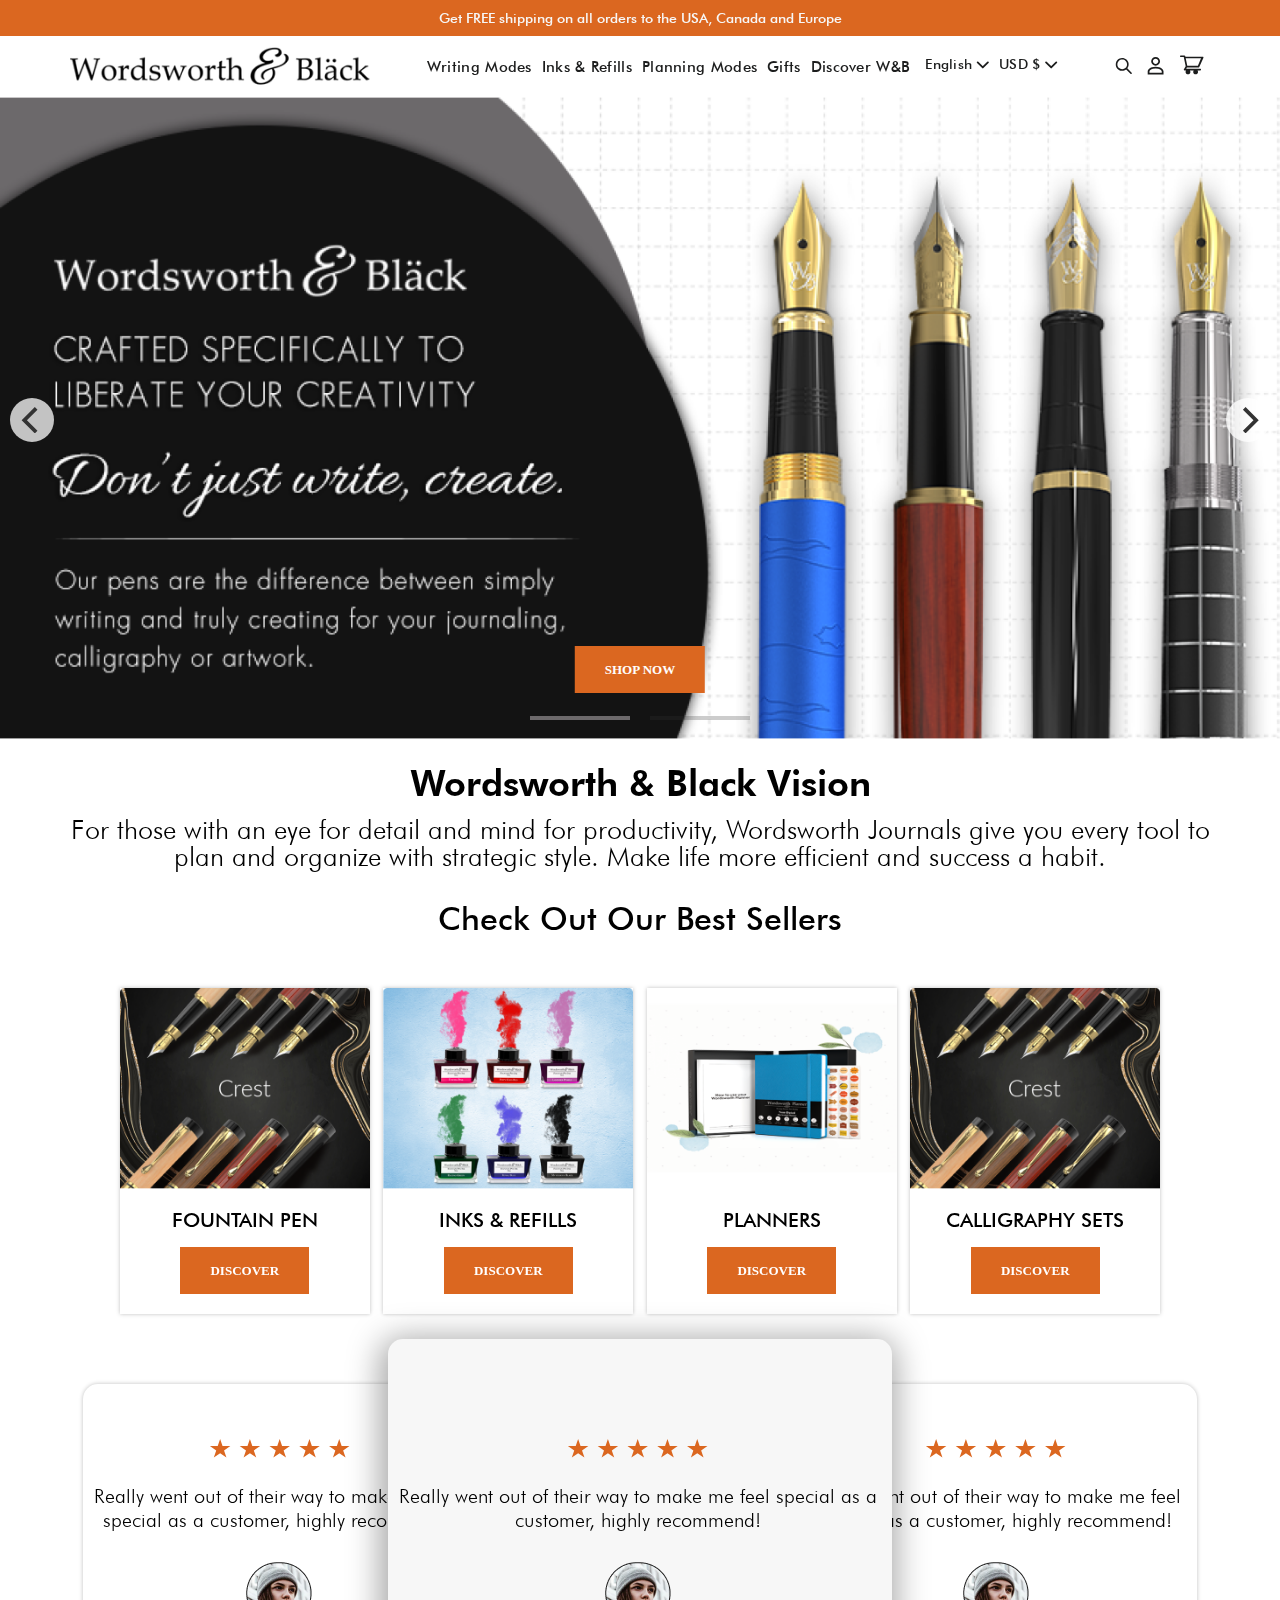
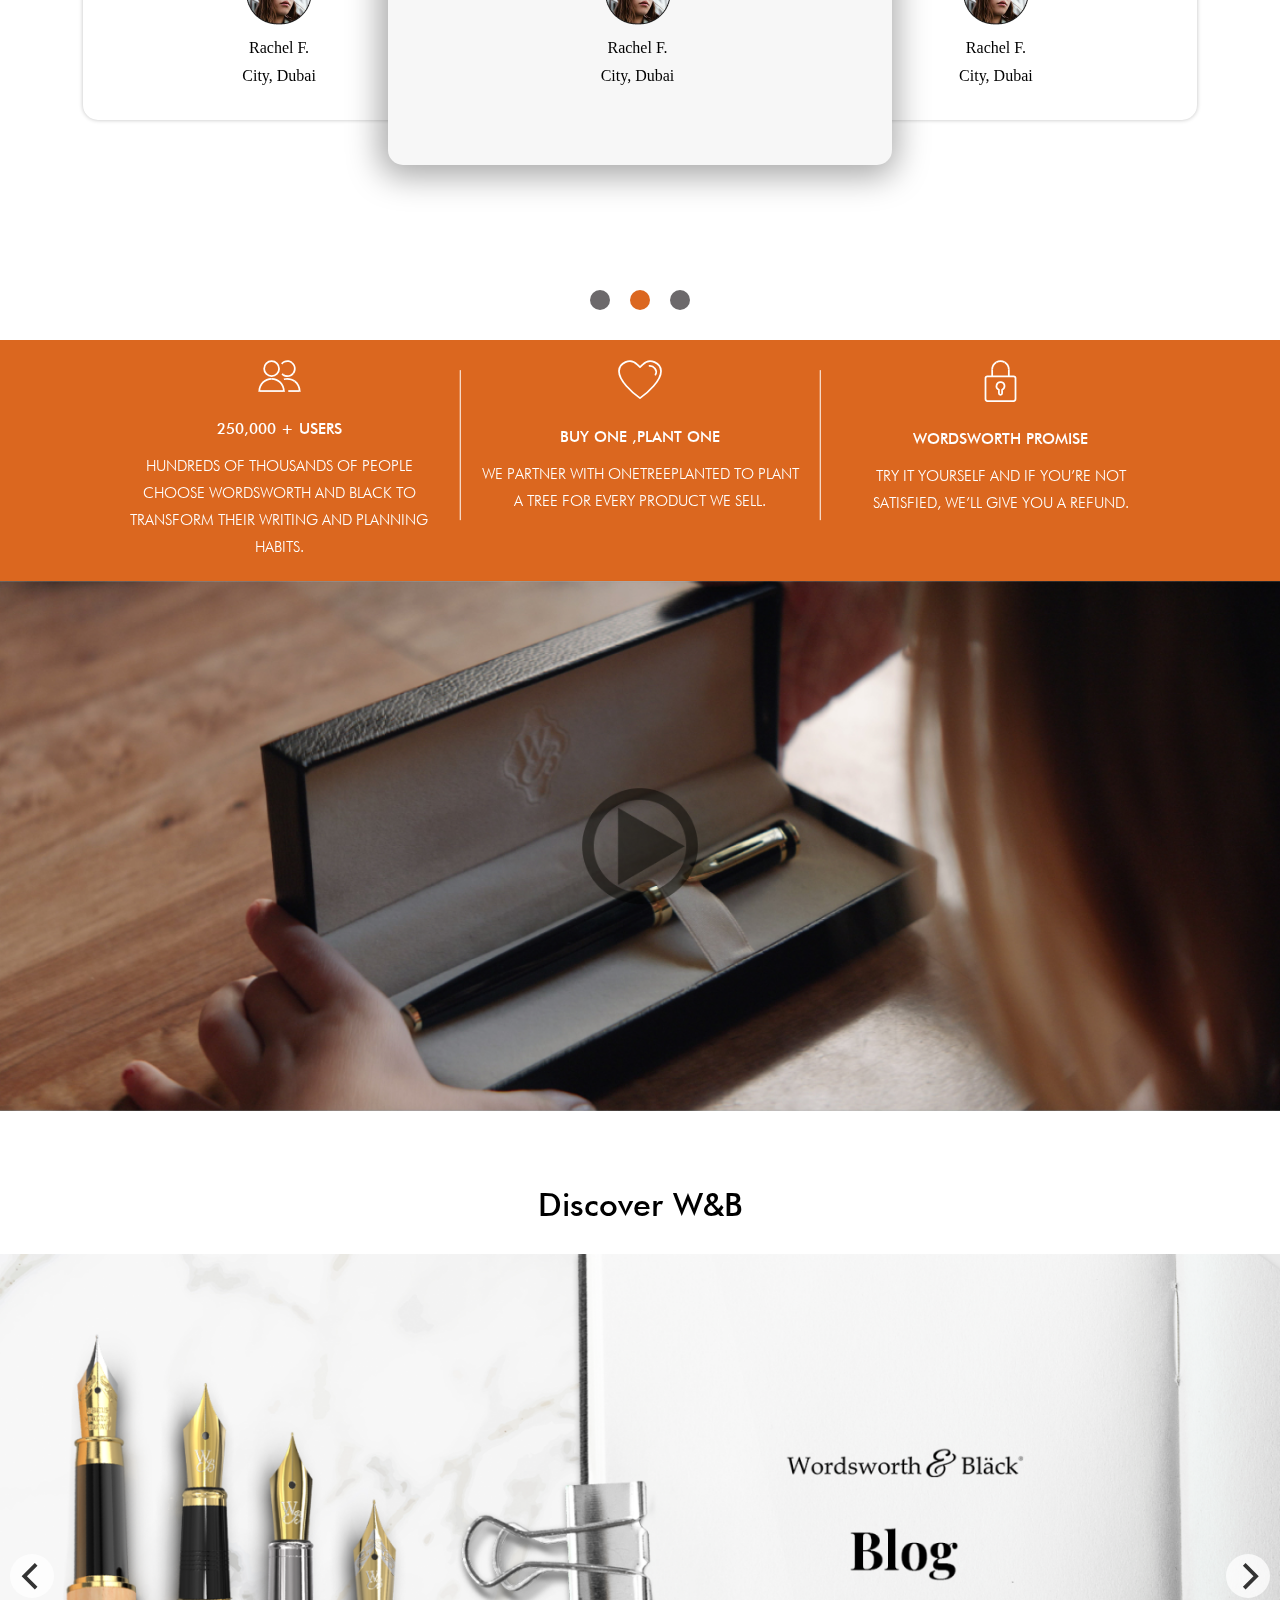
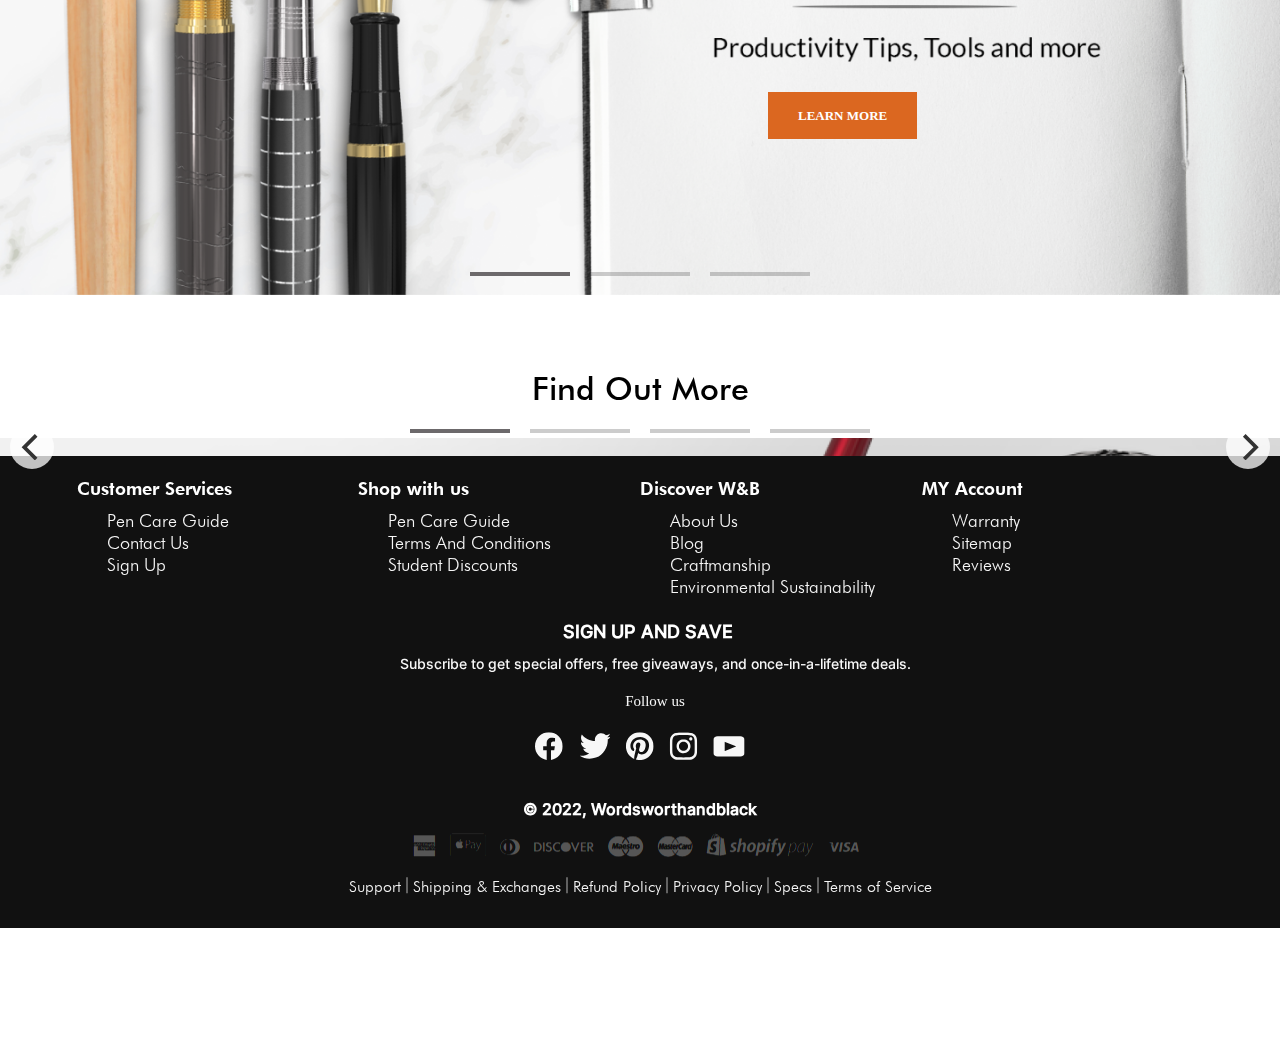
==== commit 1896b15a: "Project 2 folder is added" ====
--- a/index.html
+++ b/index.html
@@ -136,6 +136,7 @@
         <img src="assets/Rectangle 1.png" alt="card 4">
         <h5>Calligraphy Sets</h5>
         <button>discover</button>
+        
       </div>
     </div>
   </div>
